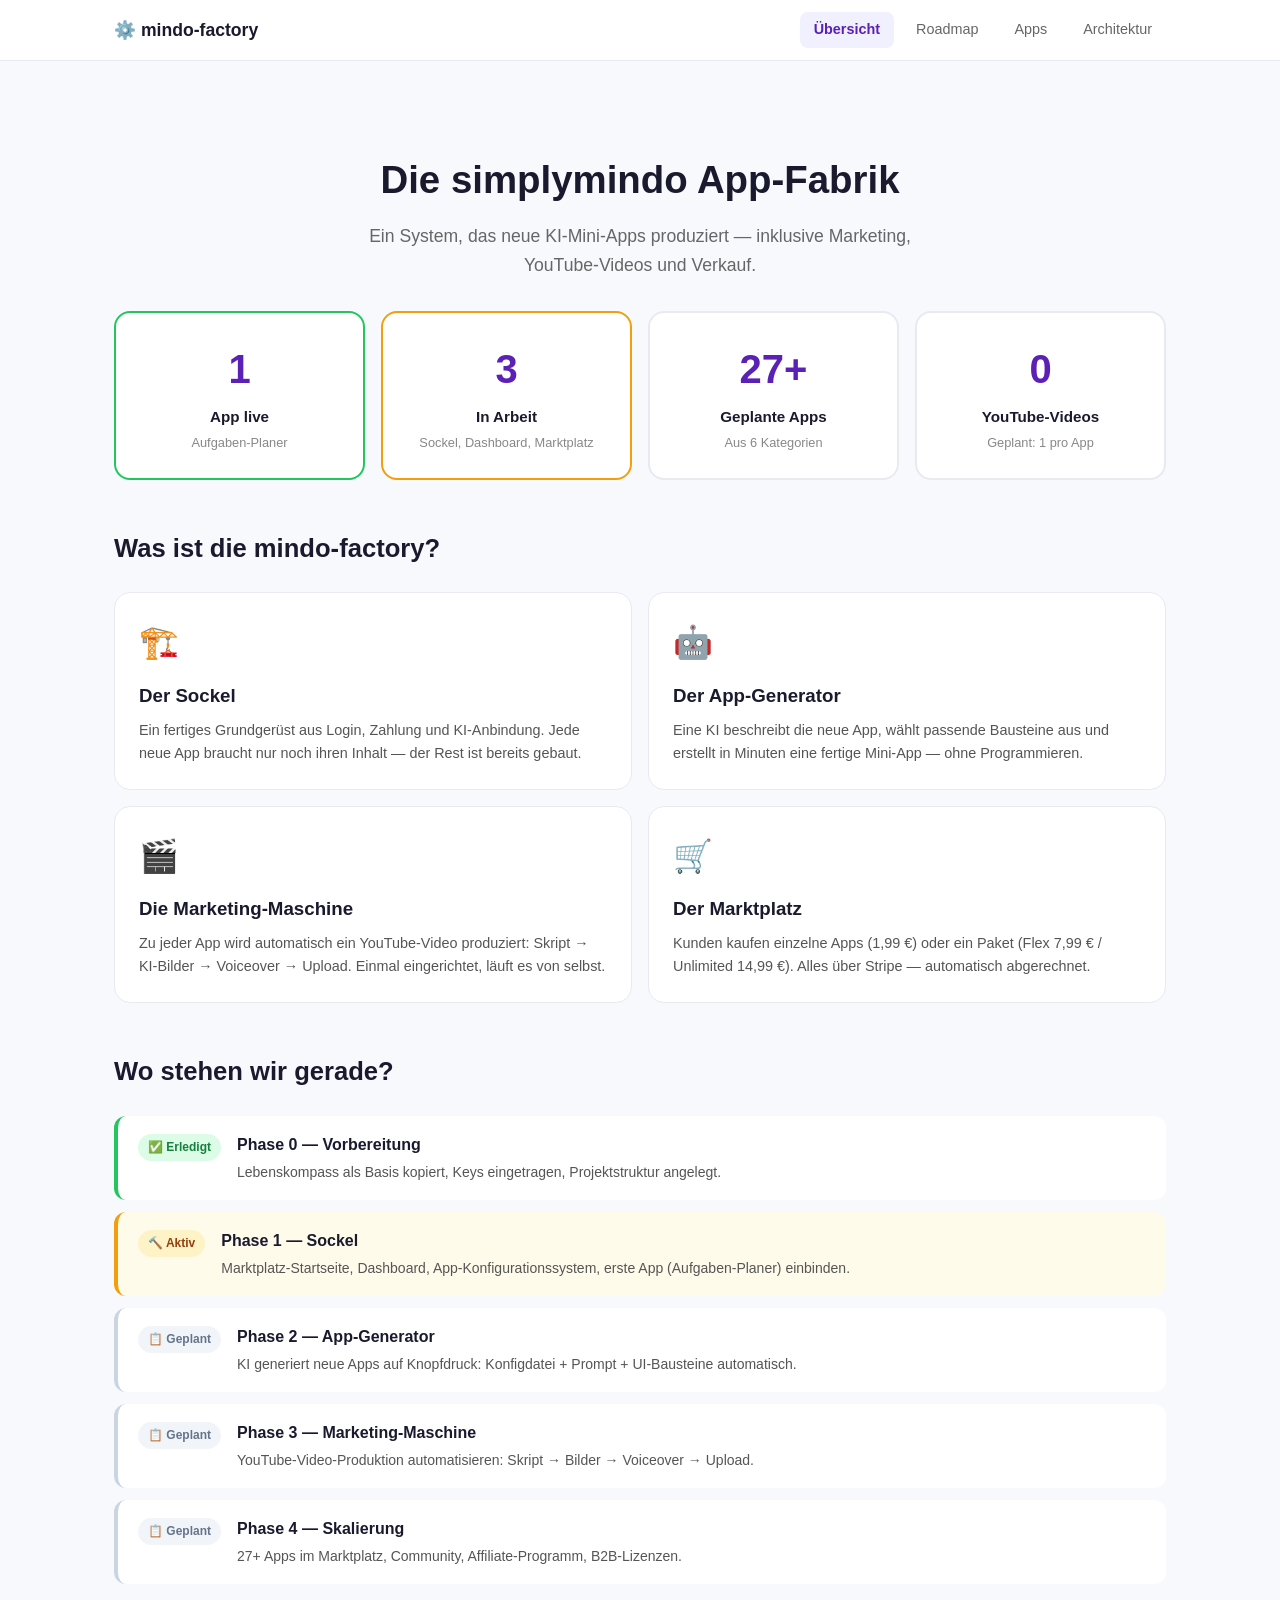
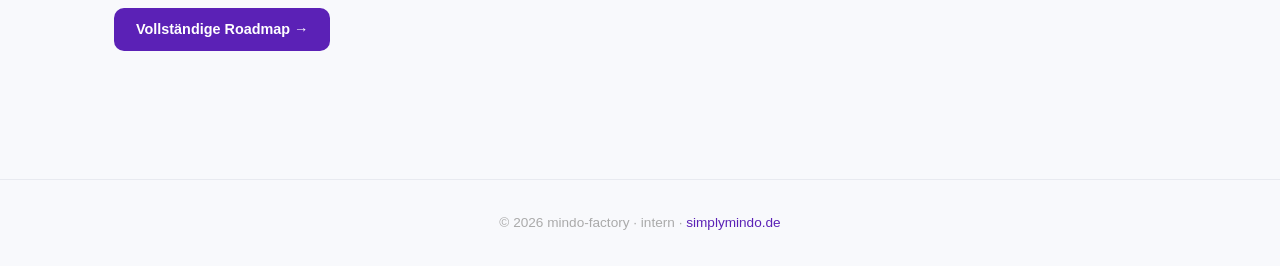
==== index.html @ 0bf7a61f "Initial commit: mindo-factory Roadmap-Seite" ====
<!DOCTYPE html>
<html lang="de">
<head>
<meta charset="UTF-8">
<meta name="viewport" content="width=device-width, initial-scale=1.0">
<title>mindo-factory · Übersicht</title>
<link rel="stylesheet" href="style.css">
</head>
<body>
<nav>
  <div class="nav-inner">
    <a href="index.html" class="logo">⚙️ mindo-factory</a>
    <div class="nav-links">
      <a href="index.html" class="active">Übersicht</a>
      <a href="roadmap.html">Roadmap</a>
      <a href="apps.html">Apps</a>
      <a href="architektur.html">Architektur</a>
    </div>
  </div>
</nav>

<main>
  <section class="hero">
    <h1>Die simplymindo App-Fabrik</h1>
    <p class="subtitle">Ein System, das neue KI-Mini-Apps produziert — inklusive Marketing, YouTube-Videos und Verkauf.</p>
  </section>

  <!-- Fortschritts-Banner -->
  <section class="progress-section">
    <div class="progress-grid">
      <div class="progress-card done">
        <div class="progress-num">1</div>
        <div class="progress-label">App live</div>
        <div class="progress-sub">Aufgaben-Planer</div>
      </div>
      <div class="progress-card wip">
        <div class="progress-num">3</div>
        <div class="progress-label">In Arbeit</div>
        <div class="progress-sub">Sockel, Dashboard, Marktplatz</div>
      </div>
      <div class="progress-card planned">
        <div class="progress-num">27+</div>
        <div class="progress-label">Geplante Apps</div>
        <div class="progress-sub">Aus 6 Kategorien</div>
      </div>
      <div class="progress-card planned">
        <div class="progress-num">0</div>
        <div class="progress-label">YouTube-Videos</div>
        <div class="progress-sub">Geplant: 1 pro App</div>
      </div>
    </div>
  </section>

  <!-- Was ist die Fabrik? -->
  <section class="card-section">
    <h2>Was ist die mindo-factory?</h2>
    <div class="explain-grid">
      <div class="explain-card">
        <div class="explain-icon">🏗️</div>
        <h3>Der Sockel</h3>
        <p>Ein fertiges Grundgerüst aus Login, Zahlung und KI-Anbindung. Jede neue App braucht nur noch ihren Inhalt — der Rest ist bereits gebaut.</p>
      </div>
      <div class="explain-card">
        <div class="explain-icon">🤖</div>
        <h3>Der App-Generator</h3>
        <p>Eine KI beschreibt die neue App, wählt passende Bausteine aus und erstellt in Minuten eine fertige Mini-App — ohne Programmieren.</p>
      </div>
      <div class="explain-card">
        <div class="explain-icon">🎬</div>
        <h3>Die Marketing-Maschine</h3>
        <p>Zu jeder App wird automatisch ein YouTube-Video produziert: Skript → KI-Bilder → Voiceover → Upload. Einmal eingerichtet, läuft es von selbst.</p>
      </div>
      <div class="explain-card">
        <div class="explain-icon">🛒</div>
        <h3>Der Marktplatz</h3>
        <p>Kunden kaufen einzelne Apps (1,99 €) oder ein Paket (Flex 7,99 € / Unlimited 14,99 €). Alles über Stripe — automatisch abgerechnet.</p>
      </div>
    </div>
  </section>

  <!-- Phasen-Übersicht -->
  <section class="card-section">
    <h2>Wo stehen wir gerade?</h2>
    <div class="phase-overview">
      <div class="phase-row done">
        <span class="phase-badge done">✅ Erledigt</span>
        <div>
          <strong>Phase 0 — Vorbereitung</strong>
          <p>Lebenskompass als Basis kopiert, Keys eingetragen, Projektstruktur angelegt.</p>
        </div>
      </div>
      <div class="phase-row active">
        <span class="phase-badge active">🔨 Aktiv</span>
        <div>
          <strong>Phase 1 — Sockel</strong>
          <p>Marktplatz-Startseite, Dashboard, App-Konfigurationssystem, erste App (Aufgaben-Planer) einbinden.</p>
        </div>
      </div>
      <div class="phase-row planned">
        <span class="phase-badge planned">📋 Geplant</span>
        <div>
          <strong>Phase 2 — App-Generator</strong>
          <p>KI generiert neue Apps auf Knopfdruck: Konfigdatei + Prompt + UI-Bausteine automatisch.</p>
        </div>
      </div>
      <div class="phase-row planned">
        <span class="phase-badge planned">📋 Geplant</span>
        <div>
          <strong>Phase 3 — Marketing-Maschine</strong>
          <p>YouTube-Video-Produktion automatisieren: Skript → Bilder → Voiceover → Upload.</p>
        </div>
      </div>
      <div class="phase-row planned">
        <span class="phase-badge planned">📋 Geplant</span>
        <div>
          <strong>Phase 4 — Skalierung</strong>
          <p>27+ Apps im Marktplatz, Community, Affiliate-Programm, B2B-Lizenzen.</p>
        </div>
      </div>
    </div>
    <a href="roadmap.html" class="btn">Vollständige Roadmap →</a>
  </section>
</main>

<footer>
  <p>© 2026 mindo-factory · intern · <a href="https://simplymindo.de">simplymindo.de</a></p>
</footer>
</body>
</html>
---- style.css ----
* { box-sizing: border-box; margin: 0; padding: 0; }

body {
  font-family: -apple-system, BlinkMacSystemFont, 'Segoe UI', sans-serif;
  background: #f8f9fc;
  color: #1a1a2e;
  line-height: 1.6;
}

/* NAV */
nav {
  background: #fff;
  border-bottom: 1px solid #e8eaf0;
  position: sticky;
  top: 0;
  z-index: 100;
}
.nav-inner {
  max-width: 1100px;
  margin: 0 auto;
  padding: 0 24px;
  height: 60px;
  display: flex;
  align-items: center;
  justify-content: space-between;
}
.logo {
  font-weight: 700;
  font-size: 1.1rem;
  color: #1a1a2e;
  text-decoration: none;
}
.nav-links { display: flex; gap: 8px; }
.nav-links a {
  text-decoration: none;
  color: #666;
  font-size: 0.9rem;
  padding: 6px 14px;
  border-radius: 8px;
  transition: all 0.15s;
}
.nav-links a:hover, .nav-links a.active {
  background: #f0f0ff;
  color: #5b21b6;
  font-weight: 600;
}

/* MAIN */
main { max-width: 1100px; margin: 0 auto; padding: 40px 24px 80px; }

/* HERO */
.hero { text-align: center; padding: 48px 0 32px; }
.hero h1 { font-size: 2.4rem; font-weight: 800; margin-bottom: 12px; }
.hero .subtitle { color: #666; font-size: 1.1rem; max-width: 600px; margin: 0 auto; }

/* PROGRESS GRID */
.progress-section { margin-bottom: 48px; }
.progress-grid { display: grid; grid-template-columns: repeat(4, 1fr); gap: 16px; }
@media(max-width: 700px) { .progress-grid { grid-template-columns: repeat(2, 1fr); } }
.progress-card {
  background: #fff;
  border-radius: 16px;
  padding: 24px;
  text-align: center;
  border: 2px solid transparent;
}
.progress-card.done { border-color: #22c55e; }
.progress-card.wip  { border-color: #f59e0b; }
.progress-card.planned { border-color: #e8eaf0; }
.progress-num { font-size: 2.5rem; font-weight: 800; color: #5b21b6; }
.progress-label { font-weight: 700; font-size: 0.95rem; margin: 4px 0; }
.progress-sub { font-size: 0.8rem; color: #888; }

/* CARD SECTION */
.card-section { margin-bottom: 48px; }
.card-section h2 { font-size: 1.6rem; font-weight: 700; margin-bottom: 24px; }

/* EXPLAIN GRID */
.explain-grid { display: grid; grid-template-columns: repeat(2, 1fr); gap: 16px; }
@media(max-width: 700px) { .explain-grid { grid-template-columns: 1fr; } }
.explain-card {
  background: #fff;
  border-radius: 16px;
  padding: 24px;
  border: 1px solid #e8eaf0;
}
.explain-icon { font-size: 2rem; margin-bottom: 12px; }
.explain-card h3 { font-weight: 700; margin-bottom: 8px; }
.explain-card p { color: #555; font-size: 0.9rem; }

/* PHASE OVERVIEW */
.phase-overview { display: flex; flex-direction: column; gap: 12px; margin-bottom: 24px; }
.phase-row {
  background: #fff;
  border-radius: 12px;
  padding: 16px 20px;
  display: flex;
  align-items: flex-start;
  gap: 16px;
  border-left: 4px solid #e8eaf0;
}
.phase-row.done   { border-left-color: #22c55e; }
.phase-row.active { border-left-color: #f59e0b; background: #fffbeb; }
.phase-row.planned { border-left-color: #cbd5e1; }
.phase-badge {
  font-size: 0.75rem;
  font-weight: 700;
  padding: 4px 10px;
  border-radius: 99px;
  white-space: nowrap;
  flex-shrink: 0;
  margin-top: 2px;
}
.phase-badge.done    { background: #dcfce7; color: #15803d; }
.phase-badge.active  { background: #fef3c7; color: #92400e; }
.phase-badge.planned { background: #f1f5f9; color: #64748b; }
.phase-row strong { display: block; font-weight: 700; margin-bottom: 4px; }
.phase-row p { font-size: 0.875rem; color: #555; }

/* ROADMAP */
.roadmap-phase { margin-bottom: 40px; }
.roadmap-phase h2 { font-size: 1.3rem; font-weight: 700; margin-bottom: 16px; display: flex; align-items: center; gap: 10px; }
.task-list { list-style: none; display: flex; flex-direction: column; gap: 8px; }
.task-list li {
  background: #fff;
  border: 1px solid #e8eaf0;
  border-radius: 10px;
  padding: 12px 16px;
  display: flex;
  align-items: flex-start;
  gap: 12px;
  font-size: 0.9rem;
}
.task-list li.done { opacity: 0.7; }
.task-list li .cb { font-size: 1.1rem; flex-shrink: 0; margin-top: 1px; }
.task-list li .task-text strong { display: block; }
.task-list li .task-text span { color: #888; font-size: 0.8rem; }

/* APPS PAGE */
.category-section { margin-bottom: 48px; }
.category-section h2 { font-size: 1.2rem; font-weight: 700; margin-bottom: 16px; display: flex; align-items: center; gap-8px; }
.app-grid { display: grid; grid-template-columns: repeat(3, 1fr); gap: 12px; }
@media(max-width: 900px) { .app-grid { grid-template-columns: repeat(2, 1fr); } }
@media(max-width: 600px) { .app-grid { grid-template-columns: 1fr; } }
.app-card {
  background: #fff;
  border-radius: 12px;
  padding: 16px;
  border: 1px solid #e8eaf0;
  position: relative;
}
.app-card.live { border-color: #22c55e; }
.app-card .app-icon { font-size: 1.6rem; margin-bottom: 8px; }
.app-card h3 { font-size: 0.95rem; font-weight: 700; margin-bottom: 4px; }
.app-card p { font-size: 0.8rem; color: #666; }
.app-card .tag {
  display: inline-block;
  margin-top: 8px;
  font-size: 0.7rem;
  font-weight: 700;
  padding: 2px 8px;
  border-radius: 99px;
}
.tag.live    { background: #dcfce7; color: #15803d; }
.tag.soon    { background: #fef3c7; color: #92400e; }
.tag.planned { background: #f1f5f9; color: #64748b; }

/* ARCHITEKTUR */
.arch-section { margin-bottom: 48px; }
.arch-section h2 { font-size: 1.4rem; font-weight: 700; margin-bottom: 8px; }
.arch-section .lead { color: #666; margin-bottom: 20px; font-size: 0.95rem; }
.arch-blocks { display: flex; flex-direction: column; gap: 12px; }
.arch-block {
  background: #fff;
  border-radius: 12px;
  padding: 20px 24px;
  border: 1px solid #e8eaf0;
  display: flex;
  gap: 20px;
  align-items: flex-start;
}
.arch-block .ab-icon { font-size: 1.8rem; flex-shrink: 0; }
.arch-block h3 { font-weight: 700; margin-bottom: 4px; }
.arch-block p { font-size: 0.875rem; color: #555; }
.arch-block .ab-tech { font-size: 0.75rem; color: #888; margin-top: 6px; font-family: monospace; }

.flow-arrow { text-align: center; font-size: 1.5rem; color: #cbd5e1; margin: 4px 0; }

/* BTN */
.btn {
  display: inline-block;
  background: #5b21b6;
  color: #fff;
  text-decoration: none;
  padding: 10px 22px;
  border-radius: 10px;
  font-weight: 600;
  font-size: 0.9rem;
  transition: background 0.15s;
}
.btn:hover { background: #4c1d95; }

/* FOOTER */
footer {
  text-align: center;
  padding: 32px 24px;
  font-size: 0.85rem;
  color: #aaa;
  border-top: 1px solid #e8eaf0;
}
footer a { color: #5b21b6; text-decoration: none; }

/* PAGE TITLE */
.page-title { margin-bottom: 40px; }
.page-title h1 { font-size: 2rem; font-weight: 800; }
.page-title p { color: #666; margin-top: 8px; }
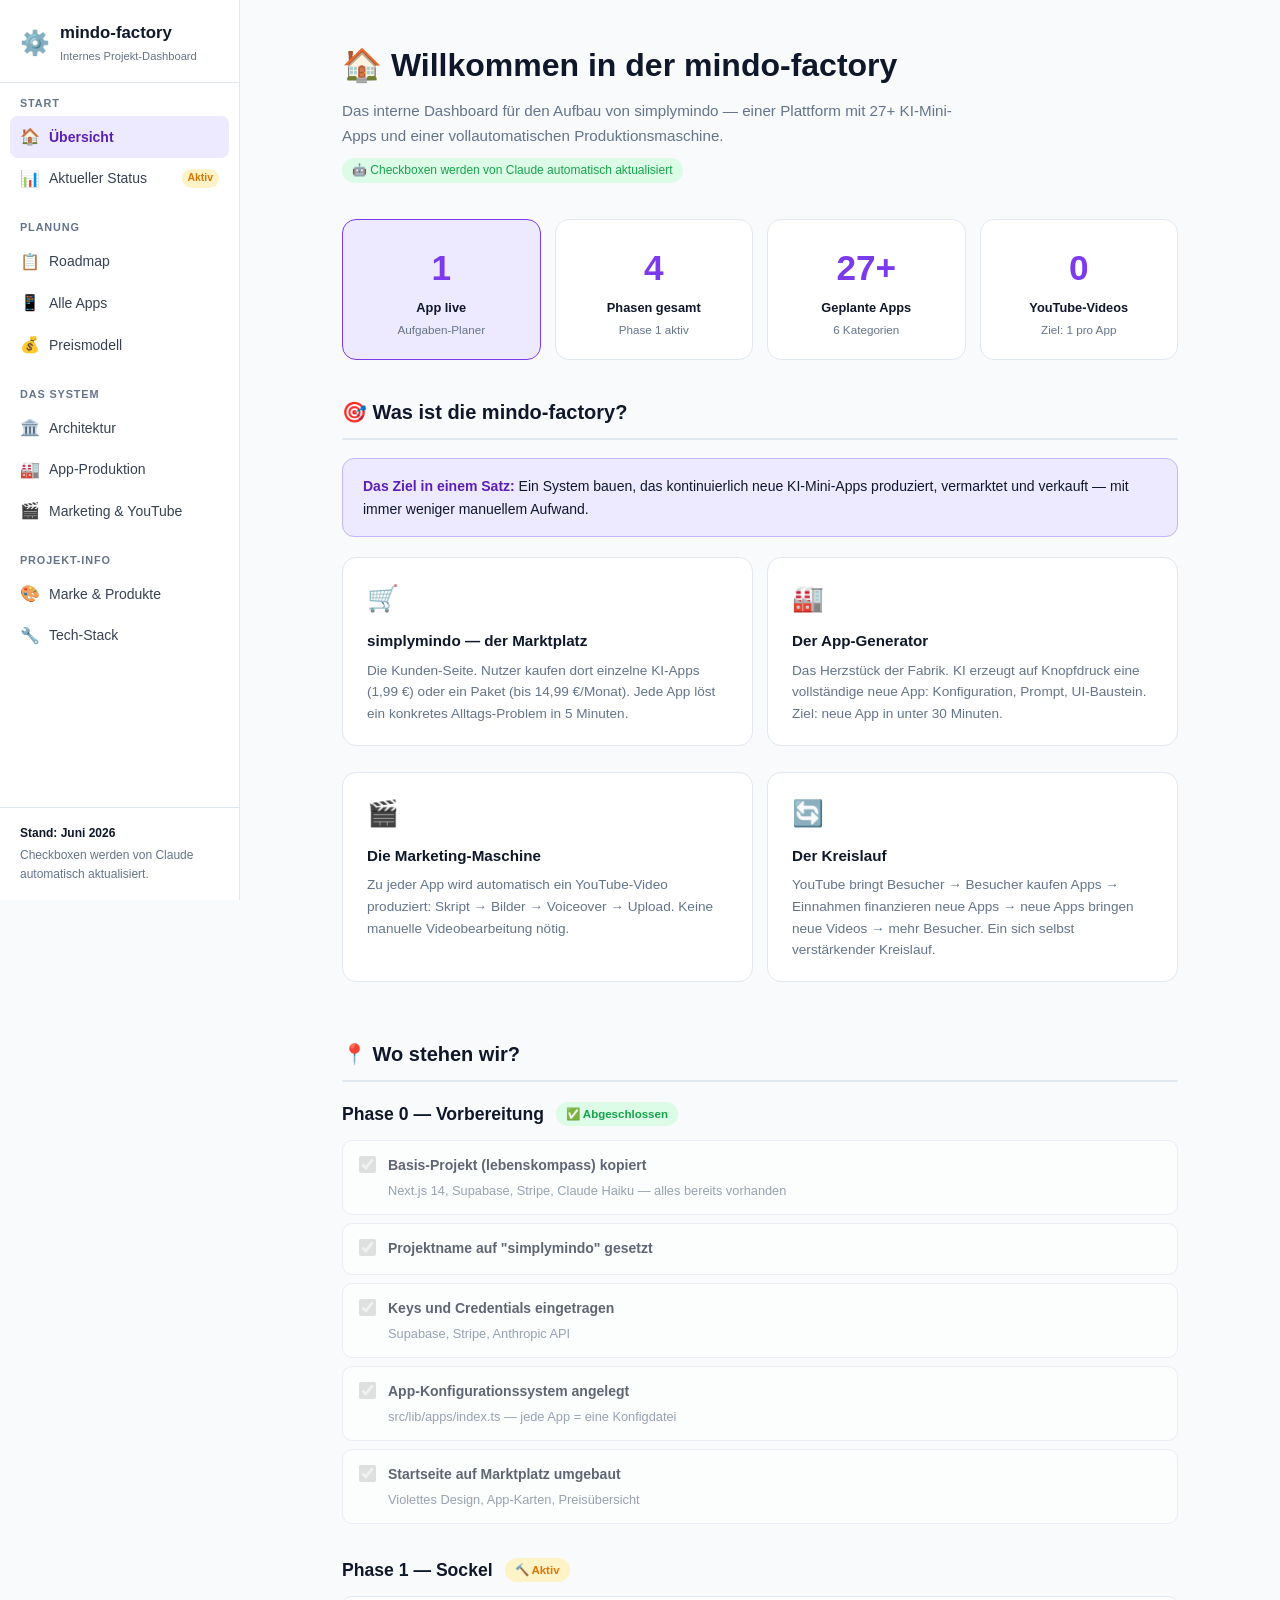
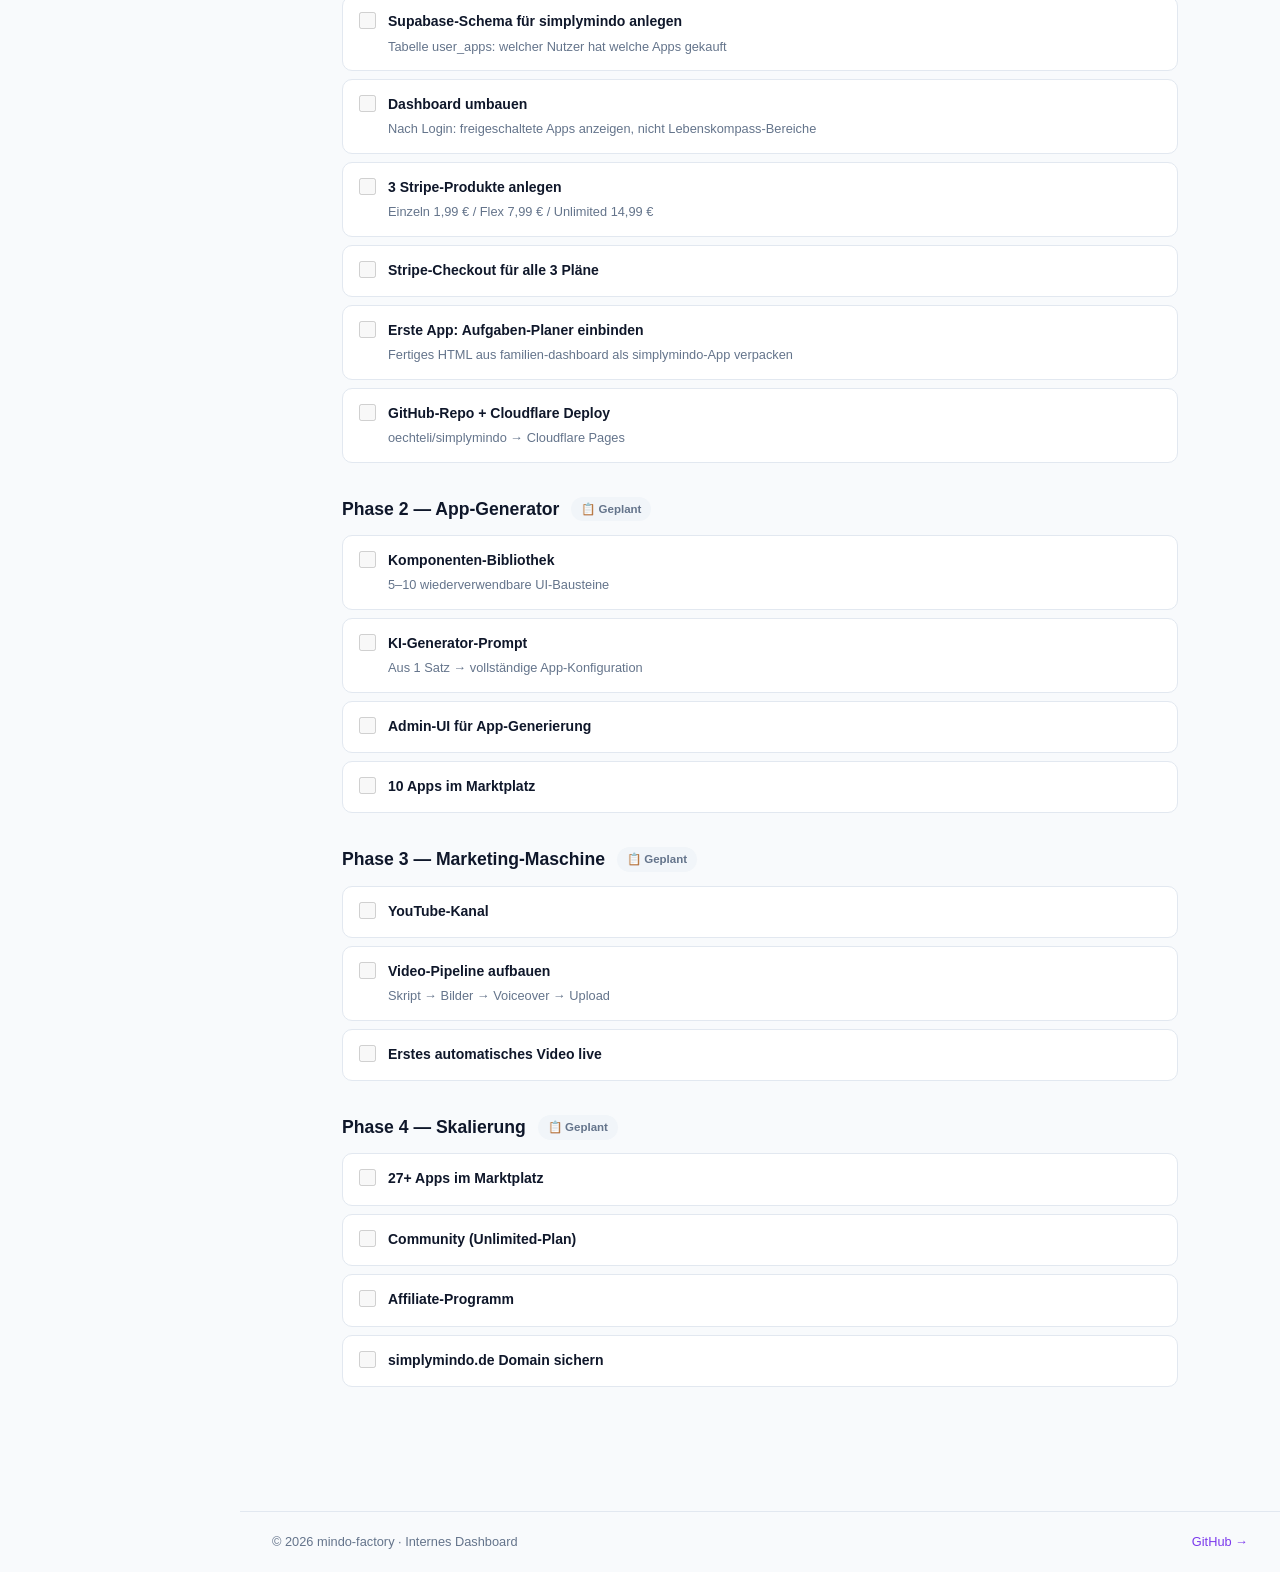
==== commit 500a6807: "Kompletter Neuaufbau: 9 Seiten, Sidebar-Nav, Checkboxen, Preismodell" ====
--- a/index.html
+++ b/index.html
@@ -7,123 +7,187 @@
 <link rel="stylesheet" href="style.css">
 </head>
 <body>
-<nav>
-  <div class="nav-inner">
-    <a href="index.html" class="logo">⚙️ mindo-factory</a>
-    <div class="nav-links">
-      <a href="index.html" class="active">Übersicht</a>
-      <a href="roadmap.html">Roadmap</a>
-      <a href="apps.html">Apps</a>
-      <a href="architektur.html">Architektur</a>
+
+<aside class="sidebar">
+  <div class="sidebar-logo">
+    <a href="index.html">
+      <span class="logo-icon">⚙️</span>
+      <div>
+        <div class="logo-text">mindo-factory</div>
+        <div class="logo-sub">Internes Projekt-Dashboard</div>
+      </div>
+    </a>
+  </div>
+  <nav class="sidebar-nav">
+    <div class="nav-group">
+      <div class="nav-group-label">Start</div>
+      <a href="index.html" class="active"><span class="nav-icon">🏠</span> Übersicht</a>
+      <a href="status.html"><span class="nav-icon">📊</span> Aktueller Status <span class="nav-badge wip">Aktiv</span></a>
+    </div>
+    <div class="nav-group">
+      <div class="nav-group-label">Planung</div>
+      <a href="roadmap.html"><span class="nav-icon">📋</span> Roadmap</a>
+      <a href="apps.html"><span class="nav-icon">📱</span> Alle Apps</a>
+      <a href="preise.html"><span class="nav-icon">💰</span> Preismodell</a>
+    </div>
+    <div class="nav-group">
+      <div class="nav-group-label">Das System</div>
+      <a href="architektur.html"><span class="nav-icon">🏛️</span> Architektur</a>
+      <a href="produktion.html"><span class="nav-icon">🏭</span> App-Produktion</a>
+      <a href="marketing.html"><span class="nav-icon">🎬</span> Marketing & YouTube</a>
+    </div>
+    <div class="nav-group">
+      <div class="nav-group-label">Projekt-Info</div>
+      <a href="marke.html"><span class="nav-icon">🎨</span> Marke & Produkte</a>
+      <a href="techstack.html"><span class="nav-icon">🔧</span> Tech-Stack</a>
+    </div>
+  </nav>
+  <div class="sidebar-footer">
+    <strong>Stand: Juni 2026</strong>
+    Checkboxen werden von Claude automatisch aktualisiert.
+  </div>
+</aside>
+
+<div class="page-wrap">
+<div class="page-content">
+
+  <div class="page-header">
+    <h1>🏠 Willkommen in der mindo-factory</h1>
+    <p>Das interne Dashboard für den Aufbau von simplymindo — einer Plattform mit 27+ KI-Mini-Apps und einer vollautomatischen Produktionsmaschine.</p>
+    <span class="updated">🤖 Checkboxen werden von Claude automatisch aktualisiert</span>
+  </div>
+
+  <!-- Stats -->
+  <div class="stat-grid">
+    <div class="stat-card highlight">
+      <div class="stat-num">1</div>
+      <div class="stat-label">App live</div>
+      <div class="stat-sub">Aufgaben-Planer</div>
+    </div>
+    <div class="stat-card">
+      <div class="stat-num">4</div>
+      <div class="stat-label">Phasen gesamt</div>
+      <div class="stat-sub">Phase 1 aktiv</div>
+    </div>
+    <div class="stat-card">
+      <div class="stat-num">27+</div>
+      <div class="stat-label">Geplante Apps</div>
+      <div class="stat-sub">6 Kategorien</div>
+    </div>
+    <div class="stat-card">
+      <div class="stat-num">0</div>
+      <div class="stat-label">YouTube-Videos</div>
+      <div class="stat-sub">Ziel: 1 pro App</div>
     </div>
   </div>
-</nav>
 
-<main>
-  <section class="hero">
-    <h1>Die simplymindo App-Fabrik</h1>
-    <p class="subtitle">Ein System, das neue KI-Mini-Apps produziert — inklusive Marketing, YouTube-Videos und Verkauf.</p>
-  </section>
-
-  <!-- Fortschritts-Banner -->
-  <section class="progress-section">
-    <div class="progress-grid">
-      <div class="progress-card done">
-        <div class="progress-num">1</div>
-        <div class="progress-label">App live</div>
-        <div class="progress-sub">Aufgaben-Planer</div>
+  <!-- Was ist das? -->
+  <div class="section">
+    <h2>🎯 Was ist die mindo-factory?</h2>
+    <div class="info-box">
+      <strong>Das Ziel in einem Satz:</strong> Ein System bauen, das kontinuierlich neue KI-Mini-Apps produziert, vermarktet und verkauft — mit immer weniger manuellem Aufwand.
+    </div>
+    <div class="card-grid">
+      <div class="card">
+        <div class="card-icon">🛒</div>
+        <h3>simplymindo — der Marktplatz</h3>
+        <p>Die Kunden-Seite. Nutzer kaufen dort einzelne KI-Apps (1,99 €) oder ein Paket (bis 14,99 €/Monat). Jede App löst ein konkretes Alltags-Problem in 5 Minuten.</p>
       </div>
-      <div class="progress-card wip">
-        <div class="progress-num">3</div>
-        <div class="progress-label">In Arbeit</div>
-        <div class="progress-sub">Sockel, Dashboard, Marktplatz</div>
+      <div class="card">
+        <div class="card-icon">🏭</div>
+        <h3>Der App-Generator</h3>
+        <p>Das Herzstück der Fabrik. KI erzeugt auf Knopfdruck eine vollständige neue App: Konfiguration, Prompt, UI-Baustein. Ziel: neue App in unter 30 Minuten.</p>
       </div>
-      <div class="progress-card planned">
-        <div class="progress-num">27+</div>
-        <div class="progress-label">Geplante Apps</div>
-        <div class="progress-sub">Aus 6 Kategorien</div>
+      <div class="card">
+        <div class="card-icon">🎬</div>
+        <h3>Die Marketing-Maschine</h3>
+        <p>Zu jeder App wird automatisch ein YouTube-Video produziert: Skript → Bilder → Voiceover → Upload. Keine manuelle Videobearbeitung nötig.</p>
       </div>
-      <div class="progress-card planned">
-        <div class="progress-num">0</div>
-        <div class="progress-label">YouTube-Videos</div>
-        <div class="progress-sub">Geplant: 1 pro App</div>
+      <div class="card">
+        <div class="card-icon">🔄</div>
+        <h3>Der Kreislauf</h3>
+        <p>YouTube bringt Besucher → Besucher kaufen Apps → Einnahmen finanzieren neue Apps → neue Apps bringen neue Videos → mehr Besucher. Ein sich selbst verstärkender Kreislauf.</p>
       </div>
     </div>
-  </section>
+  </div>
 
-  <!-- Was ist die Fabrik? -->
-  <section class="card-section">
-    <h2>Was ist die mindo-factory?</h2>
-    <div class="explain-grid">
-      <div class="explain-card">
-        <div class="explain-icon">🏗️</div>
-        <h3>Der Sockel</h3>
-        <p>Ein fertiges Grundgerüst aus Login, Zahlung und KI-Anbindung. Jede neue App braucht nur noch ihren Inhalt — der Rest ist bereits gebaut.</p>
+  <!-- Phasen-Überblick -->
+  <div class="section">
+    <h2>📍 Wo stehen wir?</h2>
+
+    <div class="phase">
+      <div class="phase-header">
+        <h2>Phase 0 — Vorbereitung</h2>
+        <span class="phase-tag done">✅ Abgeschlossen</span>
       </div>
-      <div class="explain-card">
-        <div class="explain-icon">🤖</div>
-        <h3>Der App-Generator</h3>
-        <p>Eine KI beschreibt die neue App, wählt passende Bausteine aus und erstellt in Minuten eine fertige Mini-App — ohne Programmieren.</p>
+      <ul class="tasks">
+        <li class="task done"><input type="checkbox" checked disabled><div class="task-body"><strong>Basis-Projekt (lebenskompass) kopiert</strong><span>Next.js 14, Supabase, Stripe, Claude Haiku — alles bereits vorhanden</span></div></li>
+        <li class="task done"><input type="checkbox" checked disabled><div class="task-body"><strong>Projektname auf "simplymindo" gesetzt</strong></div></li>
+        <li class="task done"><input type="checkbox" checked disabled><div class="task-body"><strong>Keys und Credentials eingetragen</strong><span>Supabase, Stripe, Anthropic API</span></div></li>
+        <li class="task done"><input type="checkbox" checked disabled><div class="task-body"><strong>App-Konfigurationssystem angelegt</strong><span>src/lib/apps/index.ts — jede App = eine Konfigdatei</span></div></li>
+        <li class="task done"><input type="checkbox" checked disabled><div class="task-body"><strong>Startseite auf Marktplatz umgebaut</strong><span>Violettes Design, App-Karten, Preisübersicht</span></div></li>
+      </ul>
+    </div>
+
+    <div class="phase">
+      <div class="phase-header">
+        <h2>Phase 1 — Sockel</h2>
+        <span class="phase-tag active">🔨 Aktiv</span>
       </div>
-      <div class="explain-card">
-        <div class="explain-icon">🎬</div>
-        <h3>Die Marketing-Maschine</h3>
-        <p>Zu jeder App wird automatisch ein YouTube-Video produziert: Skript → KI-Bilder → Voiceover → Upload. Einmal eingerichtet, läuft es von selbst.</p>
+      <ul class="tasks">
+        <li class="task"><input type="checkbox" disabled><div class="task-body"><strong>Supabase-Schema für simplymindo anlegen</strong><span>Tabelle user_apps: welcher Nutzer hat welche Apps gekauft</span></div></li>
+        <li class="task"><input type="checkbox" disabled><div class="task-body"><strong>Dashboard umbauen</strong><span>Nach Login: freigeschaltete Apps anzeigen, nicht Lebenskompass-Bereiche</span></div></li>
+        <li class="task"><input type="checkbox" disabled><div class="task-body"><strong>3 Stripe-Produkte anlegen</strong><span>Einzeln 1,99 € / Flex 7,99 € / Unlimited 14,99 €</span></div></li>
+        <li class="task"><input type="checkbox" disabled><div class="task-body"><strong>Stripe-Checkout für alle 3 Pläne</strong></div></li>
+        <li class="task"><input type="checkbox" disabled><div class="task-body"><strong>Erste App: Aufgaben-Planer einbinden</strong><span>Fertiges HTML aus familien-dashboard als simplymindo-App verpacken</span></div></li>
+        <li class="task"><input type="checkbox" disabled><div class="task-body"><strong>GitHub-Repo + Cloudflare Deploy</strong><span>oechteli/simplymindo → Cloudflare Pages</span></div></li>
+      </ul>
+    </div>
+
+    <div class="phase">
+      <div class="phase-header">
+        <h2>Phase 2 — App-Generator</h2>
+        <span class="phase-tag planned">📋 Geplant</span>
       </div>
-      <div class="explain-card">
-        <div class="explain-icon">🛒</div>
-        <h3>Der Marktplatz</h3>
-        <p>Kunden kaufen einzelne Apps (1,99 €) oder ein Paket (Flex 7,99 € / Unlimited 14,99 €). Alles über Stripe — automatisch abgerechnet.</p>
+      <ul class="tasks">
+        <li class="task"><input type="checkbox" disabled><div class="task-body"><strong>Komponenten-Bibliothek</strong><span>5–10 wiederverwendbare UI-Bausteine</span></div></li>
+        <li class="task"><input type="checkbox" disabled><div class="task-body"><strong>KI-Generator-Prompt</strong><span>Aus 1 Satz → vollständige App-Konfiguration</span></div></li>
+        <li class="task"><input type="checkbox" disabled><div class="task-body"><strong>Admin-UI für App-Generierung</strong></div></li>
+        <li class="task"><input type="checkbox" disabled><div class="task-body"><strong>10 Apps im Marktplatz</strong></div></li>
+      </ul>
+    </div>
+
+    <div class="phase">
+      <div class="phase-header">
+        <h2>Phase 3 — Marketing-Maschine</h2>
+        <span class="phase-tag planned">📋 Geplant</span>
       </div>
+      <ul class="tasks">
+        <li class="task"><input type="checkbox" disabled><div class="task-body"><strong>YouTube-Kanal</strong></div></li>
+        <li class="task"><input type="checkbox" disabled><div class="task-body"><strong>Video-Pipeline aufbauen</strong><span>Skript → Bilder → Voiceover → Upload</span></div></li>
+        <li class="task"><input type="checkbox" disabled><div class="task-body"><strong>Erstes automatisches Video live</strong></div></li>
+      </ul>
     </div>
-  </section>
 
-  <!-- Phasen-Übersicht -->
-  <section class="card-section">
-    <h2>Wo stehen wir gerade?</h2>
-    <div class="phase-overview">
-      <div class="phase-row done">
-        <span class="phase-badge done">✅ Erledigt</span>
-        <div>
-          <strong>Phase 0 — Vorbereitung</strong>
-          <p>Lebenskompass als Basis kopiert, Keys eingetragen, Projektstruktur angelegt.</p>
-        </div>
+    <div class="phase">
+      <div class="phase-header">
+        <h2>Phase 4 — Skalierung</h2>
+        <span class="phase-tag planned">📋 Geplant</span>
       </div>
-      <div class="phase-row active">
-        <span class="phase-badge active">🔨 Aktiv</span>
-        <div>
-          <strong>Phase 1 — Sockel</strong>
-          <p>Marktplatz-Startseite, Dashboard, App-Konfigurationssystem, erste App (Aufgaben-Planer) einbinden.</p>
-        </div>
-      </div>
-      <div class="phase-row planned">
-        <span class="phase-badge planned">📋 Geplant</span>
-        <div>
-          <strong>Phase 2 — App-Generator</strong>
-          <p>KI generiert neue Apps auf Knopfdruck: Konfigdatei + Prompt + UI-Bausteine automatisch.</p>
-        </div>
-      </div>
-      <div class="phase-row planned">
-        <span class="phase-badge planned">📋 Geplant</span>
-        <div>
-          <strong>Phase 3 — Marketing-Maschine</strong>
-          <p>YouTube-Video-Produktion automatisieren: Skript → Bilder → Voiceover → Upload.</p>
-        </div>
-      </div>
-      <div class="phase-row planned">
-        <span class="phase-badge planned">📋 Geplant</span>
-        <div>
-          <strong>Phase 4 — Skalierung</strong>
-          <p>27+ Apps im Marktplatz, Community, Affiliate-Programm, B2B-Lizenzen.</p>
-        </div>
-      </div>
+      <ul class="tasks">
+        <li class="task"><input type="checkbox" disabled><div class="task-body"><strong>27+ Apps im Marktplatz</strong></div></li>
+        <li class="task"><input type="checkbox" disabled><div class="task-body"><strong>Community (Unlimited-Plan)</strong></div></li>
+        <li class="task"><input type="checkbox" disabled><div class="task-body"><strong>Affiliate-Programm</strong></div></li>
+        <li class="task"><input type="checkbox" disabled><div class="task-body"><strong>simplymindo.de Domain sichern</strong></div></li>
+      </ul>
     </div>
-    <a href="roadmap.html" class="btn">Vollständige Roadmap →</a>
-  </section>
-</main>
+  </div>
 
-<footer>
-  <p>© 2026 mindo-factory · intern · <a href="https://simplymindo.de">simplymindo.de</a></p>
+</div>
+<footer class="page-footer">
+  <span>© 2026 mindo-factory · Internes Dashboard</span>
+  <a href="https://github.com/oechteli/mindo-factory" target="_blank">GitHub →</a>
 </footer>
+</div>
 </body>
 </html>
--- a/style.css
+++ b/style.css
@@ -1,216 +1,335 @@
 * { box-sizing: border-box; margin: 0; padding: 0; }
+
+:root {
+  --purple: #7c3aed;
+  --purple-light: #ede9fe;
+  --purple-dark: #5b21b6;
+  --green: #16a34a;
+  --green-light: #dcfce7;
+  --yellow: #d97706;
+  --yellow-light: #fef3c7;
+  --gray: #64748b;
+  --gray-light: #f1f5f9;
+  --border: #e2e8f0;
+  --text: #0f172a;
+  --text-muted: #64748b;
+  --sidebar-w: 240px;
+}
 
 body {
   font-family: -apple-system, BlinkMacSystemFont, 'Segoe UI', sans-serif;
-  background: #f8f9fc;
-  color: #1a1a2e;
+  background: #f8fafc;
+  color: var(--text);
   line-height: 1.6;
-}
-
-/* NAV */
-nav {
-  background: #fff;
-  border-bottom: 1px solid #e8eaf0;
-  position: sticky;
-  top: 0;
-  z-index: 100;
-}
-.nav-inner {
-  max-width: 1100px;
+  display: flex;
+  min-height: 100vh;
+}
+
+/* ── SIDEBAR ── */
+.sidebar {
+  width: var(--sidebar-w);
+  background: #fff;
+  border-right: 1px solid var(--border);
+  position: fixed;
+  top: 0; left: 0;
+  height: 100vh;
+  overflow-y: auto;
+  z-index: 200;
+  display: flex;
+  flex-direction: column;
+}
+
+.sidebar-logo {
+  padding: 20px 20px 16px;
+  border-bottom: 1px solid var(--border);
+}
+.sidebar-logo a {
+  text-decoration: none;
+  display: flex;
+  align-items: center;
+  gap: 10px;
+}
+.sidebar-logo .logo-icon { font-size: 1.5rem; }
+.sidebar-logo .logo-text { font-weight: 800; font-size: 1.05rem; color: var(--text); }
+.sidebar-logo .logo-sub  { font-size: 0.7rem; color: var(--text-muted); margin-top: 1px; }
+
+.sidebar-nav { padding: 12px 10px; flex: 1; }
+
+.nav-group { margin-bottom: 20px; }
+.nav-group-label {
+  font-size: 0.68rem;
+  font-weight: 700;
+  text-transform: uppercase;
+  letter-spacing: 0.08em;
+  color: var(--text-muted);
+  padding: 0 10px;
+  margin-bottom: 4px;
+}
+.nav-group a {
+  display: flex;
+  align-items: center;
+  gap: 9px;
+  padding: 8px 10px;
+  border-radius: 8px;
+  text-decoration: none;
+  color: #374151;
+  font-size: 0.875rem;
+  transition: all 0.12s;
+}
+.nav-group a:hover { background: var(--gray-light); color: var(--purple); }
+.nav-group a.active { background: var(--purple-light); color: var(--purple-dark); font-weight: 600; }
+.nav-group a .nav-icon { font-size: 1rem; flex-shrink: 0; }
+.nav-badge {
+  margin-left: auto;
+  font-size: 0.65rem;
+  font-weight: 700;
+  padding: 1px 6px;
+  border-radius: 99px;
+  background: var(--green-light);
+  color: var(--green);
+}
+.nav-badge.wip { background: var(--yellow-light); color: var(--yellow); }
+
+.sidebar-footer {
+  padding: 16px 20px;
+  border-top: 1px solid var(--border);
+  font-size: 0.75rem;
+  color: var(--text-muted);
+}
+.sidebar-footer strong { display: block; color: var(--text); margin-bottom: 2px; }
+
+/* ── MAIN ── */
+.page-wrap {
+  margin-left: var(--sidebar-w);
+  flex: 1;
+  min-height: 100vh;
+  display: flex;
+  flex-direction: column;
+}
+
+.page-content {
+  max-width: 900px;
+  width: 100%;
   margin: 0 auto;
-  padding: 0 24px;
-  height: 60px;
-  display: flex;
-  align-items: center;
-  justify-content: space-between;
-}
-.logo {
-  font-weight: 700;
-  font-size: 1.1rem;
-  color: #1a1a2e;
-  text-decoration: none;
-}
-.nav-links { display: flex; gap: 8px; }
-.nav-links a {
-  text-decoration: none;
-  color: #666;
-  font-size: 0.9rem;
-  padding: 6px 14px;
-  border-radius: 8px;
-  transition: all 0.15s;
-}
-.nav-links a:hover, .nav-links a.active {
-  background: #f0f0ff;
-  color: #5b21b6;
-  font-weight: 600;
-}
-
-/* MAIN */
-main { max-width: 1100px; margin: 0 auto; padding: 40px 24px 80px; }
-
-/* HERO */
-.hero { text-align: center; padding: 48px 0 32px; }
-.hero h1 { font-size: 2.4rem; font-weight: 800; margin-bottom: 12px; }
-.hero .subtitle { color: #666; font-size: 1.1rem; max-width: 600px; margin: 0 auto; }
-
-/* PROGRESS GRID */
-.progress-section { margin-bottom: 48px; }
-.progress-grid { display: grid; grid-template-columns: repeat(4, 1fr); gap: 16px; }
-@media(max-width: 700px) { .progress-grid { grid-template-columns: repeat(2, 1fr); } }
-.progress-card {
-  background: #fff;
+  padding: 40px 32px 80px;
+  flex: 1;
+}
+
+/* ── PAGE HEADER ── */
+.page-header { margin-bottom: 36px; }
+.page-header h1 { font-size: 2rem; font-weight: 800; margin-bottom: 8px; }
+.page-header p { color: var(--text-muted); font-size: 0.95rem; max-width: 640px; }
+.page-header .updated {
+  display: inline-flex;
+  align-items: center;
+  gap: 6px;
+  font-size: 0.75rem;
+  color: var(--green);
+  background: var(--green-light);
+  padding: 3px 10px;
+  border-radius: 99px;
+  margin-top: 10px;
+}
+
+/* ── STAT CARDS ── */
+.stat-grid { display: grid; grid-template-columns: repeat(4, 1fr); gap: 14px; margin-bottom: 36px; }
+.stat-card {
+  background: #fff;
+  border-radius: 14px;
+  padding: 20px;
+  border: 1px solid var(--border);
+  text-align: center;
+}
+.stat-card.highlight { border-color: var(--purple); background: var(--purple-light); }
+.stat-num { font-size: 2.2rem; font-weight: 800; color: var(--purple); }
+.stat-label { font-size: 0.8rem; font-weight: 600; margin: 2px 0; }
+.stat-sub { font-size: 0.73rem; color: var(--text-muted); }
+
+/* ── SECTION ── */
+.section { margin-bottom: 44px; }
+.section h2 {
+  font-size: 1.25rem;
+  font-weight: 700;
+  margin-bottom: 18px;
+  padding-bottom: 10px;
+  border-bottom: 2px solid var(--border);
+  display: flex;
+  align-items: center;
+  gap: 8px;
+}
+
+/* ── CARDS ── */
+.card {
+  background: #fff;
+  border: 1px solid var(--border);
+  border-radius: 14px;
+  padding: 20px 24px;
+  margin-bottom: 12px;
+}
+.card-grid { display: grid; grid-template-columns: repeat(2, 1fr); gap: 14px; }
+.card h3 { font-weight: 700; margin-bottom: 6px; font-size: 0.95rem; }
+.card p  { font-size: 0.85rem; color: var(--text-muted); }
+.card .tech { font-size: 0.73rem; font-family: monospace; color: var(--purple); margin-top: 8px; background: var(--purple-light); display: inline-block; padding: 2px 8px; border-radius: 6px; }
+.card-icon { font-size: 1.6rem; margin-bottom: 10px; }
+
+/* ── PHASE ROWS ── */
+.phase { margin-bottom: 32px; }
+.phase-header {
+  display: flex;
+  align-items: center;
+  gap: 12px;
+  margin-bottom: 12px;
+}
+.phase-header h2 { font-size: 1.1rem; font-weight: 700; border: none; padding: 0; margin: 0; }
+.phase-tag {
+  font-size: 0.72rem;
+  font-weight: 700;
+  padding: 3px 10px;
+  border-radius: 99px;
+}
+.phase-tag.done    { background: var(--green-light); color: var(--green); }
+.phase-tag.active  { background: var(--yellow-light); color: var(--yellow); }
+.phase-tag.planned { background: var(--gray-light); color: var(--gray); }
+
+/* ── TASK LIST ── */
+.tasks { list-style: none; display: flex; flex-direction: column; gap: 8px; }
+.task {
+  background: #fff;
+  border: 1px solid var(--border);
+  border-radius: 10px;
+  padding: 13px 16px;
+  display: flex;
+  align-items: flex-start;
+  gap: 12px;
+  font-size: 0.875rem;
+}
+.task.done { opacity: 0.65; }
+.task input[type=checkbox] {
+  width: 17px;
+  height: 17px;
+  flex-shrink: 0;
+  margin-top: 2px;
+  accent-color: var(--purple);
+  cursor: default;
+  pointer-events: none;
+}
+.task .task-body strong { display: block; font-weight: 600; margin-bottom: 2px; }
+.task .task-body span { color: var(--text-muted); font-size: 0.8rem; }
+.task .task-meta {
+  margin-left: auto;
+  font-size: 0.7rem;
+  color: var(--text-muted);
+  white-space: nowrap;
+  flex-shrink: 0;
+}
+
+/* ── APP GRID ── */
+.app-grid { display: grid; grid-template-columns: repeat(3, 1fr); gap: 12px; }
+.app-card {
+  background: #fff;
+  border: 1px solid var(--border);
+  border-radius: 12px;
+  padding: 16px;
+  position: relative;
+}
+.app-card.live { border-color: #16a34a; }
+.app-card .app-icon { font-size: 1.5rem; margin-bottom: 8px; }
+.app-card h3 { font-size: 0.875rem; font-weight: 700; margin-bottom: 4px; }
+.app-card p { font-size: 0.78rem; color: var(--text-muted); }
+.app-status {
+  margin-top: 10px;
+  font-size: 0.7rem;
+  font-weight: 700;
+  padding: 2px 8px;
+  border-radius: 99px;
+  display: inline-block;
+}
+.app-status.live    { background: var(--green-light); color: var(--green); }
+.app-status.soon    { background: var(--yellow-light); color: var(--yellow); }
+.app-status.planned { background: var(--gray-light); color: var(--gray); }
+
+/* ── PRICE CARDS ── */
+.price-grid { display: grid; grid-template-columns: repeat(3, 1fr); gap: 16px; margin-bottom: 24px; }
+.price-card {
+  background: #fff;
+  border: 2px solid var(--border);
   border-radius: 16px;
   padding: 24px;
-  text-align: center;
-  border: 2px solid transparent;
-}
-.progress-card.done { border-color: #22c55e; }
-.progress-card.wip  { border-color: #f59e0b; }
-.progress-card.planned { border-color: #e8eaf0; }
-.progress-num { font-size: 2.5rem; font-weight: 800; color: #5b21b6; }
-.progress-label { font-weight: 700; font-size: 0.95rem; margin: 4px 0; }
-.progress-sub { font-size: 0.8rem; color: #888; }
-
-/* CARD SECTION */
-.card-section { margin-bottom: 48px; }
-.card-section h2 { font-size: 1.6rem; font-weight: 700; margin-bottom: 24px; }
-
-/* EXPLAIN GRID */
-.explain-grid { display: grid; grid-template-columns: repeat(2, 1fr); gap: 16px; }
-@media(max-width: 700px) { .explain-grid { grid-template-columns: 1fr; } }
-.explain-card {
-  background: #fff;
-  border-radius: 16px;
-  padding: 24px;
-  border: 1px solid #e8eaf0;
-}
-.explain-icon { font-size: 2rem; margin-bottom: 12px; }
-.explain-card h3 { font-weight: 700; margin-bottom: 8px; }
-.explain-card p { color: #555; font-size: 0.9rem; }
-
-/* PHASE OVERVIEW */
-.phase-overview { display: flex; flex-direction: column; gap: 12px; margin-bottom: 24px; }
-.phase-row {
-  background: #fff;
+}
+.price-card.featured { border-color: var(--purple); background: var(--purple-light); }
+.price-badge { font-size: 0.72rem; font-weight: 700; background: var(--purple); color: #fff; padding: 3px 10px; border-radius: 99px; display: inline-block; margin-bottom: 12px; }
+.price-name { font-size: 1.1rem; font-weight: 800; }
+.price-amount { font-size: 2.2rem; font-weight: 800; margin: 8px 0 4px; }
+.price-amount span { font-size: 0.9rem; font-weight: 400; color: var(--text-muted); }
+.price-desc { font-size: 0.82rem; color: var(--text-muted); margin-bottom: 16px; }
+.price-features { list-style: none; display: flex; flex-direction: column; gap: 7px; }
+.price-features li { font-size: 0.82rem; display: flex; align-items: flex-start; gap: 7px; }
+.price-features li::before { content: "✓"; color: var(--green); font-weight: 700; flex-shrink: 0; }
+
+/* ── FLOW ── */
+.flow { display: flex; flex-direction: column; gap: 0; }
+.flow-step {
+  background: #fff;
+  border: 1px solid var(--border);
   border-radius: 12px;
   padding: 16px 20px;
   display: flex;
+  gap: 16px;
   align-items: flex-start;
-  gap: 16px;
-  border-left: 4px solid #e8eaf0;
-}
-.phase-row.done   { border-left-color: #22c55e; }
-.phase-row.active { border-left-color: #f59e0b; background: #fffbeb; }
-.phase-row.planned { border-left-color: #cbd5e1; }
-.phase-badge {
-  font-size: 0.75rem;
-  font-weight: 700;
-  padding: 4px 10px;
-  border-radius: 99px;
-  white-space: nowrap;
+}
+.flow-arrow { text-align: center; color: var(--border); font-size: 1.2rem; padding: 4px 0; }
+.flow-step .step-num {
+  width: 32px; height: 32px;
+  background: var(--purple-light);
+  color: var(--purple-dark);
+  border-radius: 50%;
+  display: flex; align-items: center; justify-content: center;
+  font-weight: 800; font-size: 0.85rem;
   flex-shrink: 0;
-  margin-top: 2px;
-}
-.phase-badge.done    { background: #dcfce7; color: #15803d; }
-.phase-badge.active  { background: #fef3c7; color: #92400e; }
-.phase-badge.planned { background: #f1f5f9; color: #64748b; }
-.phase-row strong { display: block; font-weight: 700; margin-bottom: 4px; }
-.phase-row p { font-size: 0.875rem; color: #555; }
-
-/* ROADMAP */
-.roadmap-phase { margin-bottom: 40px; }
-.roadmap-phase h2 { font-size: 1.3rem; font-weight: 700; margin-bottom: 16px; display: flex; align-items: center; gap: 10px; }
-.task-list { list-style: none; display: flex; flex-direction: column; gap: 8px; }
-.task-list li {
-  background: #fff;
-  border: 1px solid #e8eaf0;
-  border-radius: 10px;
-  padding: 12px 16px;
-  display: flex;
-  align-items: flex-start;
-  gap: 12px;
-  font-size: 0.9rem;
-}
-.task-list li.done { opacity: 0.7; }
-.task-list li .cb { font-size: 1.1rem; flex-shrink: 0; margin-top: 1px; }
-.task-list li .task-text strong { display: block; }
-.task-list li .task-text span { color: #888; font-size: 0.8rem; }
-
-/* APPS PAGE */
-.category-section { margin-bottom: 48px; }
-.category-section h2 { font-size: 1.2rem; font-weight: 700; margin-bottom: 16px; display: flex; align-items: center; gap-8px; }
-.app-grid { display: grid; grid-template-columns: repeat(3, 1fr); gap: 12px; }
-@media(max-width: 900px) { .app-grid { grid-template-columns: repeat(2, 1fr); } }
-@media(max-width: 600px) { .app-grid { grid-template-columns: 1fr; } }
-.app-card {
-  background: #fff;
+}
+.flow-step h3 { font-weight: 700; font-size: 0.9rem; margin-bottom: 4px; }
+.flow-step p  { font-size: 0.82rem; color: var(--text-muted); }
+
+/* ── INFO BOX ── */
+.info-box {
+  background: var(--purple-light);
+  border: 1px solid #c4b5fd;
   border-radius: 12px;
-  padding: 16px;
-  border: 1px solid #e8eaf0;
-  position: relative;
-}
-.app-card.live { border-color: #22c55e; }
-.app-card .app-icon { font-size: 1.6rem; margin-bottom: 8px; }
-.app-card h3 { font-size: 0.95rem; font-weight: 700; margin-bottom: 4px; }
-.app-card p { font-size: 0.8rem; color: #666; }
-.app-card .tag {
-  display: inline-block;
-  margin-top: 8px;
-  font-size: 0.7rem;
-  font-weight: 700;
-  padding: 2px 8px;
-  border-radius: 99px;
-}
-.tag.live    { background: #dcfce7; color: #15803d; }
-.tag.soon    { background: #fef3c7; color: #92400e; }
-.tag.planned { background: #f1f5f9; color: #64748b; }
-
-/* ARCHITEKTUR */
-.arch-section { margin-bottom: 48px; }
-.arch-section h2 { font-size: 1.4rem; font-weight: 700; margin-bottom: 8px; }
-.arch-section .lead { color: #666; margin-bottom: 20px; font-size: 0.95rem; }
-.arch-blocks { display: flex; flex-direction: column; gap: 12px; }
-.arch-block {
-  background: #fff;
-  border-radius: 12px;
-  padding: 20px 24px;
-  border: 1px solid #e8eaf0;
-  display: flex;
-  gap: 20px;
-  align-items: flex-start;
-}
-.arch-block .ab-icon { font-size: 1.8rem; flex-shrink: 0; }
-.arch-block h3 { font-weight: 700; margin-bottom: 4px; }
-.arch-block p { font-size: 0.875rem; color: #555; }
-.arch-block .ab-tech { font-size: 0.75rem; color: #888; margin-top: 6px; font-family: monospace; }
-
-.flow-arrow { text-align: center; font-size: 1.5rem; color: #cbd5e1; margin: 4px 0; }
-
-/* BTN */
-.btn {
-  display: inline-block;
-  background: #5b21b6;
-  color: #fff;
-  text-decoration: none;
-  padding: 10px 22px;
-  border-radius: 10px;
-  font-weight: 600;
-  font-size: 0.9rem;
-  transition: background 0.15s;
-}
-.btn:hover { background: #4c1d95; }
-
-/* FOOTER */
-footer {
-  text-align: center;
-  padding: 32px 24px;
-  font-size: 0.85rem;
-  color: #aaa;
-  border-top: 1px solid #e8eaf0;
-}
-footer a { color: #5b21b6; text-decoration: none; }
-
-/* PAGE TITLE */
-.page-title { margin-bottom: 40px; }
-.page-title h1 { font-size: 2rem; font-weight: 800; }
-.page-title p { color: #666; margin-top: 8px; }
+  padding: 16px 20px;
+  font-size: 0.875rem;
+  margin-bottom: 20px;
+}
+.info-box strong { color: var(--purple-dark); }
+
+/* ── TABLE ── */
+table { width: 100%; border-collapse: collapse; font-size: 0.875rem; }
+th { text-align: left; font-weight: 700; padding: 10px 14px; background: var(--gray-light); border-bottom: 2px solid var(--border); }
+td { padding: 10px 14px; border-bottom: 1px solid var(--border); vertical-align: top; }
+tr:last-child td { border-bottom: none; }
+tbody tr:hover { background: #fafafa; }
+
+/* ── FOOTER ── */
+.page-footer {
+  border-top: 1px solid var(--border);
+  padding: 20px 32px;
+  font-size: 0.8rem;
+  color: var(--text-muted);
+  display: flex;
+  justify-content: space-between;
+  align-items: center;
+}
+.page-footer a { color: var(--purple); text-decoration: none; }
+
+/* ── RESPONSIVE ── */
+@media(max-width: 768px) {
+  .sidebar { transform: translateX(-100%); }
+  .page-wrap { margin-left: 0; }
+  .stat-grid { grid-template-columns: repeat(2, 1fr); }
+  .price-grid { grid-template-columns: 1fr; }
+  .card-grid  { grid-template-columns: 1fr; }
+  .app-grid   { grid-template-columns: repeat(2, 1fr); }
+}
+@media(max-width: 480px) {
+  .app-grid { grid-template-columns: 1fr; }
+  .page-content { padding: 24px 16px 60px; }
+}
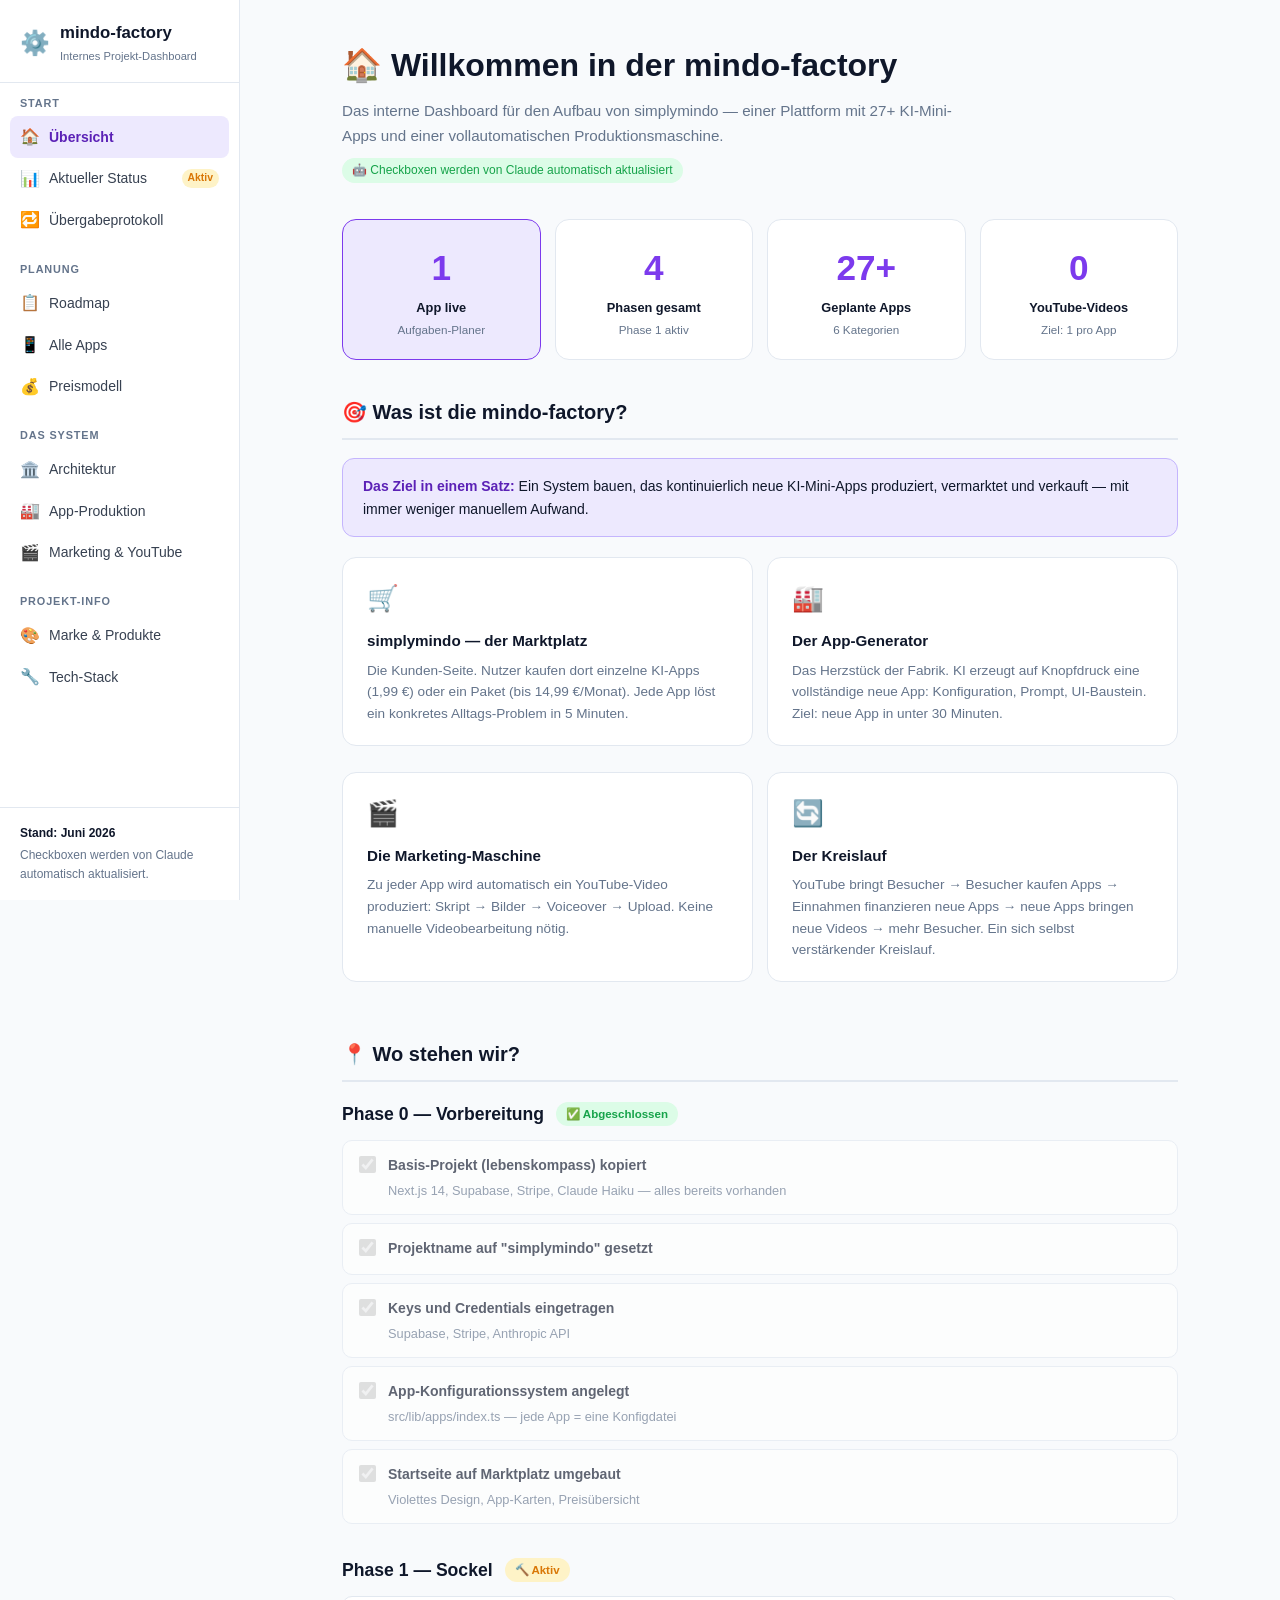
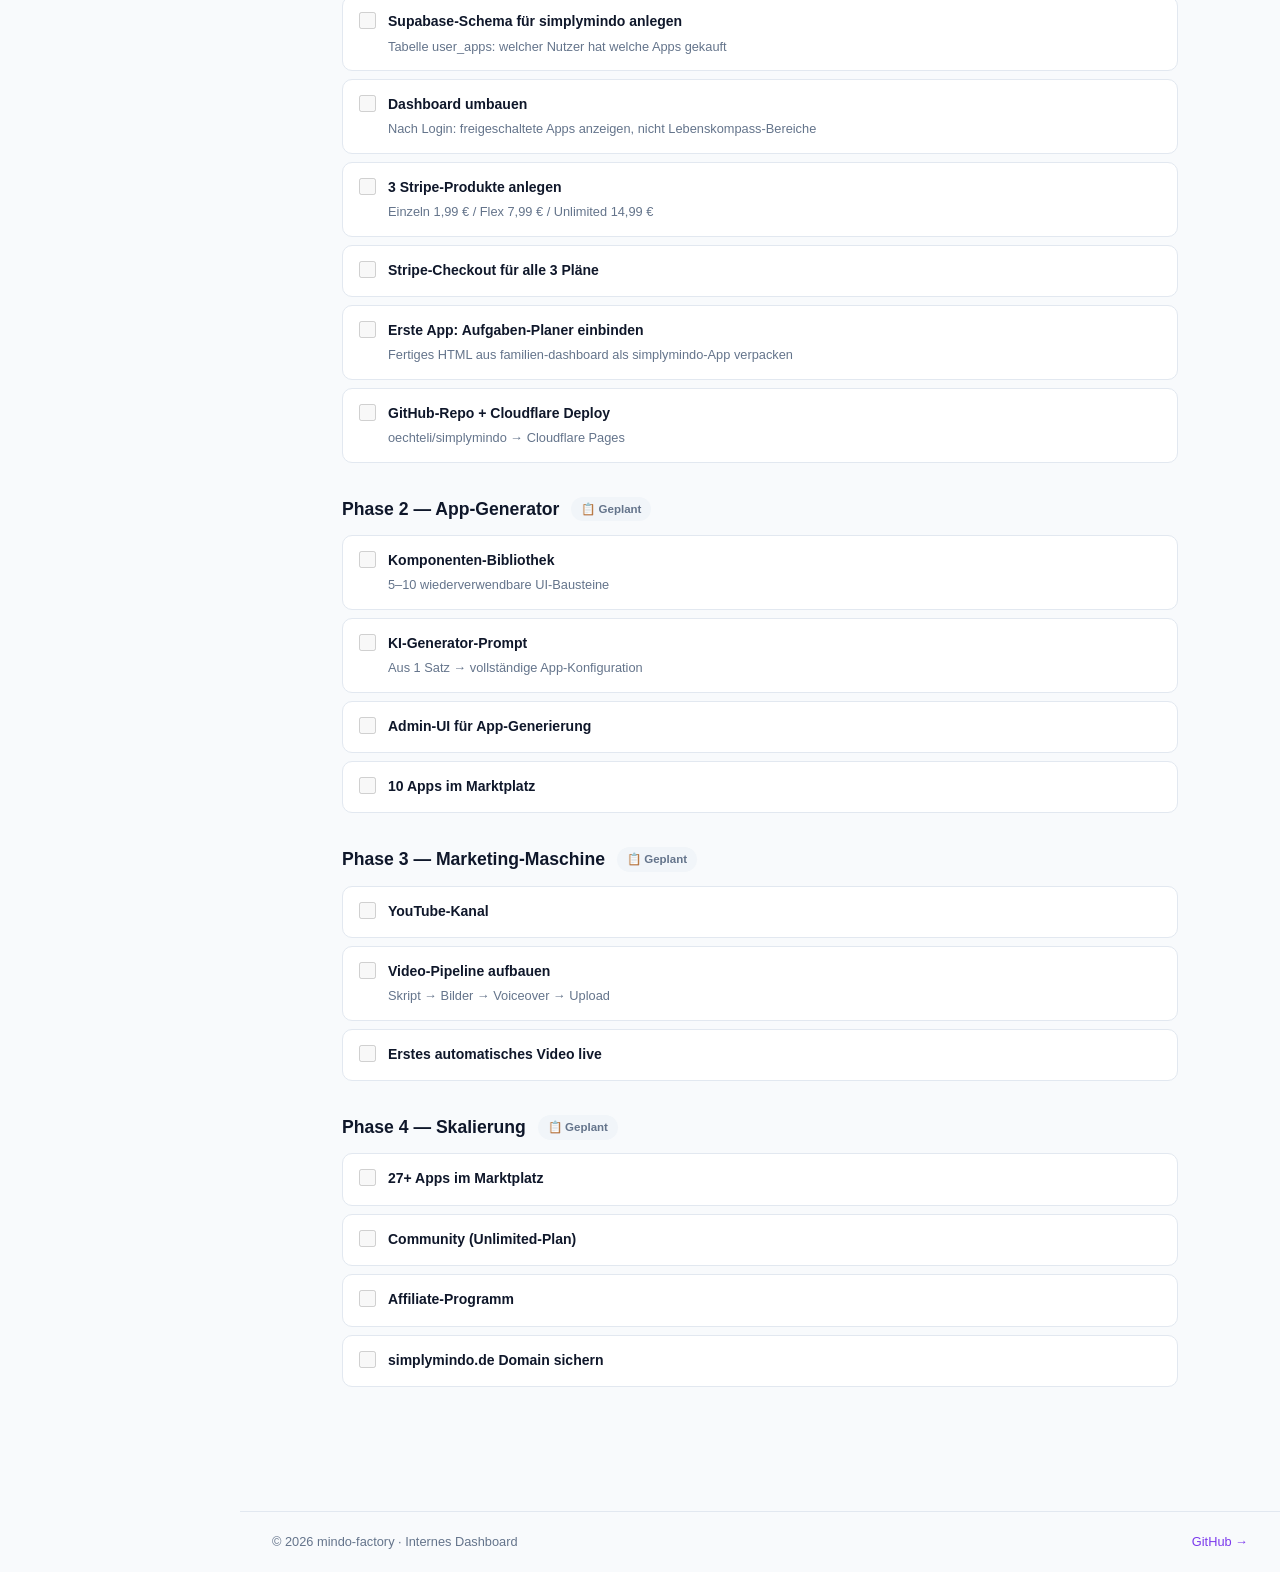
==== commit 4cfb9de0: "Übergabeprotokoll-Seite hinzugefügt - uebergabe.html: neue Seite mit aktuellem Projektstand, Zuständ" ====
--- a/index.html
+++ b/index.html
@@ -23,6 +23,7 @@
       <div class="nav-group-label">Start</div>
       <a href="index.html" class="active"><span class="nav-icon">🏠</span> Übersicht</a>
       <a href="status.html"><span class="nav-icon">📊</span> Aktueller Status <span class="nav-badge wip">Aktiv</span></a>
+      <a href="uebergabe.html"><span class="nav-icon">🔁</span> Übergabeprotokoll</a>
     </div>
     <div class="nav-group">
       <div class="nav-group-label">Planung</div>
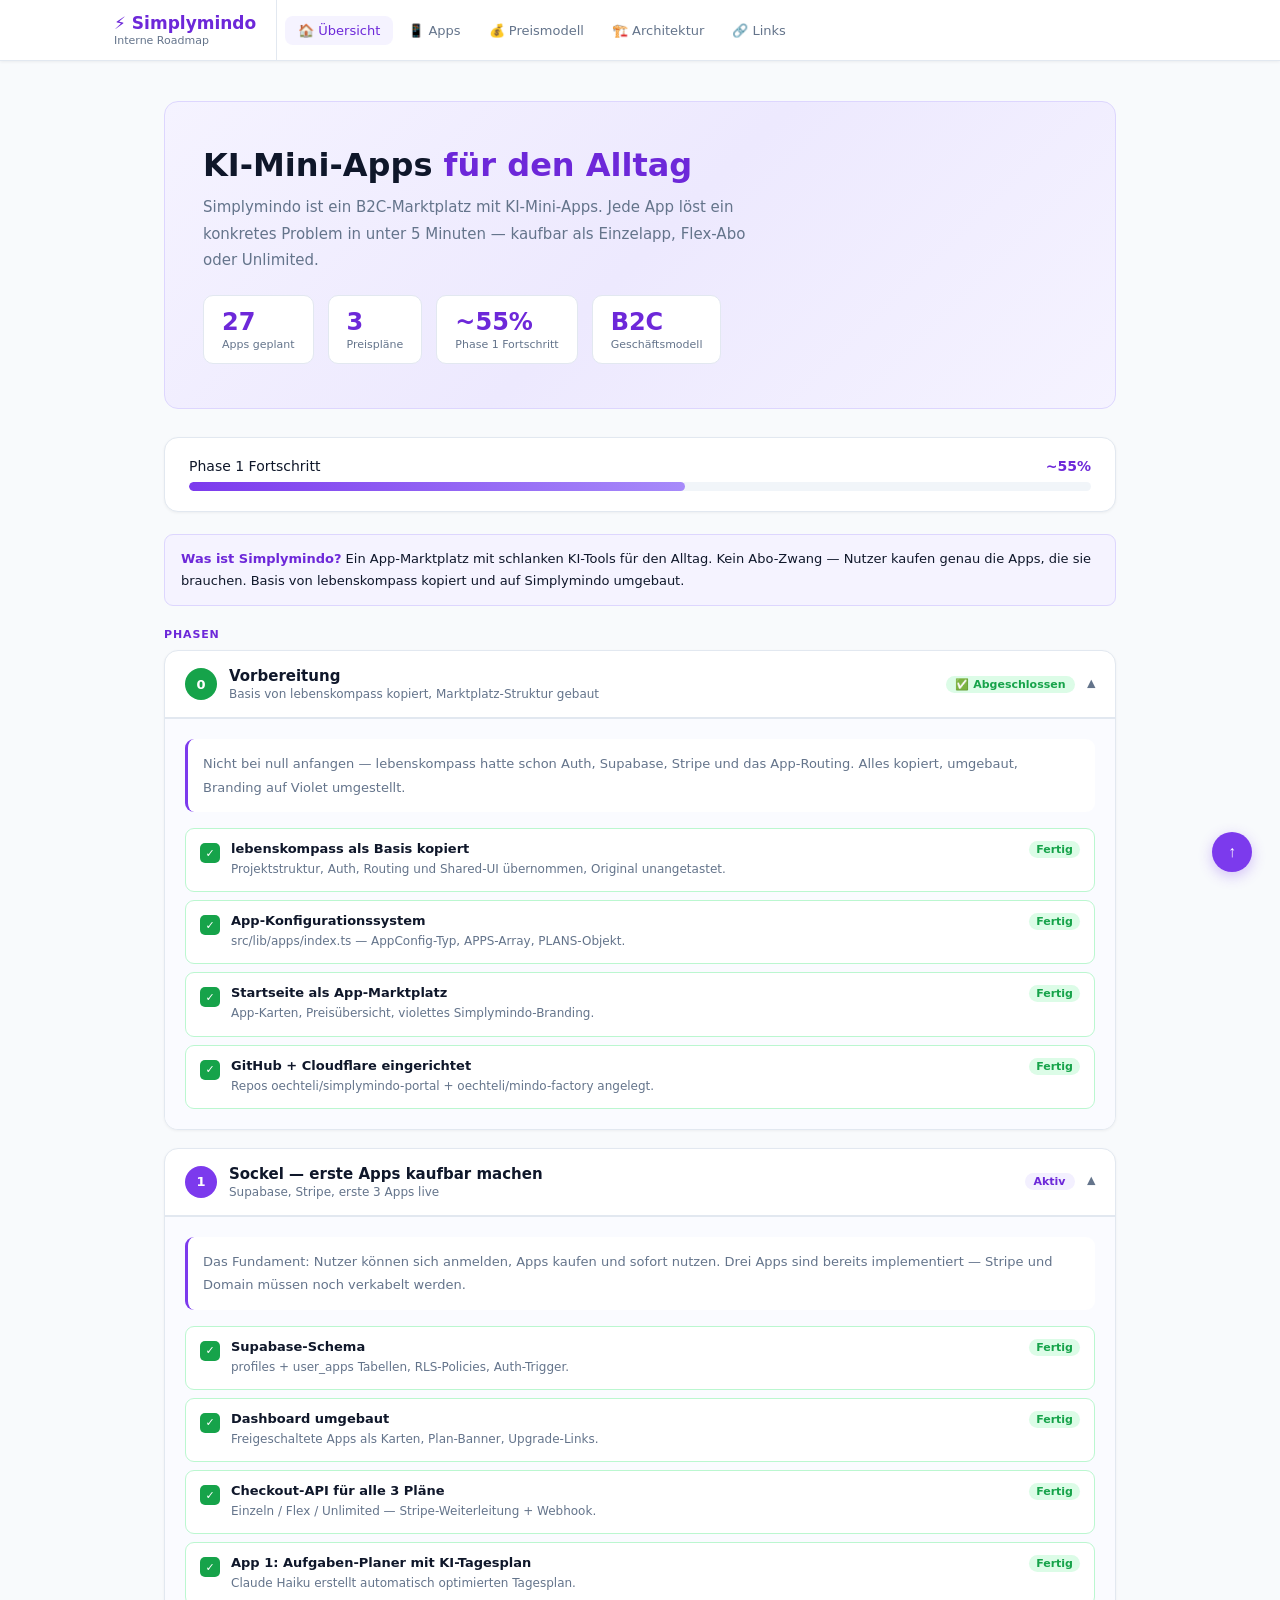
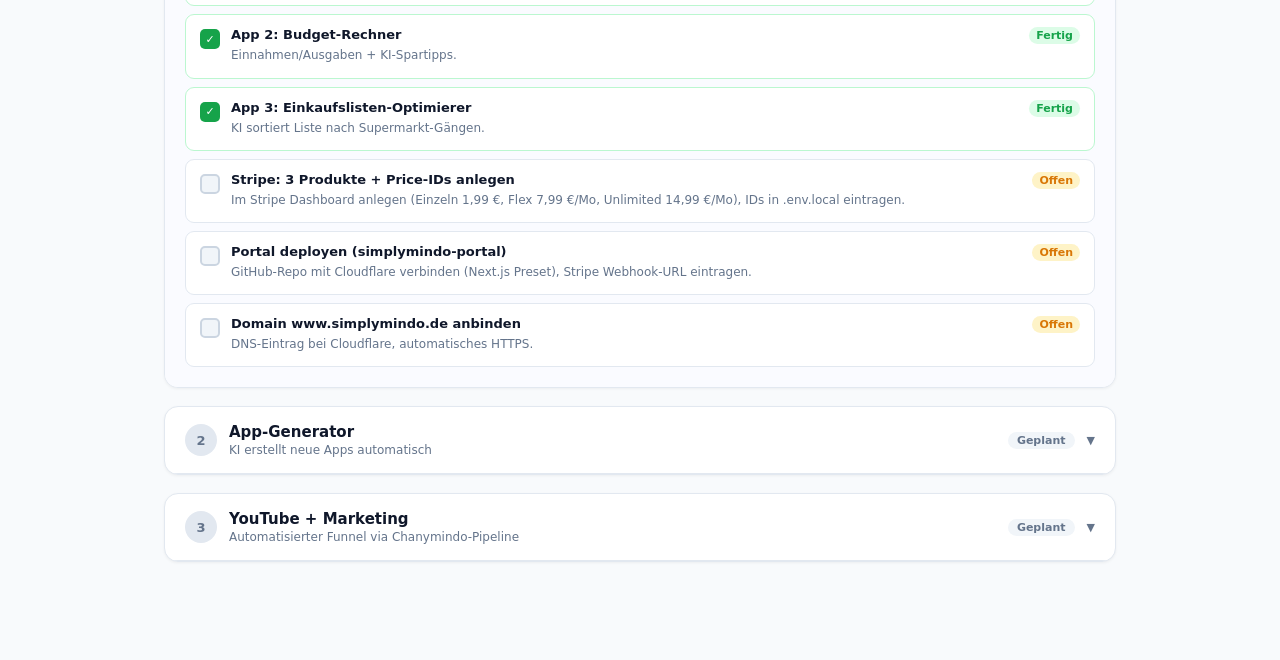
==== commit af61ed9c: "design: weißes Single-Page-Design für Simplymindo-Roadmap" ====
--- a/index.html
+++ b/index.html
@@ -3,192 +3,296 @@
 <head>
 <meta charset="UTF-8">
 <meta name="viewport" content="width=device-width, initial-scale=1.0">
-<title>mindo-factory · Übersicht</title>
-<link rel="stylesheet" href="style.css">
+<title>Simplymindo – Interne Roadmap</title>
+<style>
+  :root { --bg:#f8fafc;--card:#fff;--border:#e2e8f0;--purple:#7c3aed;--purple-d:#6d28d9;--green:#16a34a;--amber:#d97706;--text:#0f172a;--soft:#64748b;--radius:14px; }
+  *{box-sizing:border-box;margin:0;padding:0;}
+  body{background:var(--bg);color:var(--text);font-family:'Segoe UI',system-ui,sans-serif;min-height:100vh;}
+  nav{background:rgba(255,255,255,.97);border-bottom:1px solid var(--border);position:sticky;top:0;z-index:100;box-shadow:0 1px 3px rgba(0,0,0,.06);}
+  .nav-inner{max-width:1100px;margin:0 auto;padding:0 24px;display:flex;align-items:center;gap:0;}
+  .nav-logo{font-weight:800;font-size:17px;color:var(--purple-d);padding:12px 20px 12px 0;border-right:1px solid var(--border);margin-right:8px;line-height:1.3;white-space:nowrap;}
+  .nav-logo span{color:var(--soft);font-weight:400;font-size:11px;display:block;}
+  .nav-links{display:flex;gap:2px;flex-wrap:wrap;padding:8px 0;}
+  .nav-links a{color:var(--soft);text-decoration:none;padding:7px 13px;border-radius:8px;font-size:13px;font-weight:500;transition:all .15s;cursor:pointer;white-space:nowrap;}
+  .nav-links a:hover,.nav-links a.active{background:#f5f3ff;color:var(--purple-d);}
+  .page{display:none;max-width:1000px;margin:0 auto;padding:40px 24px 80px;}
+  .page.active{display:block;}
+  .hero{background:linear-gradient(135deg,#f5f3ff 0%,#ede9fe 50%,#f5f3ff 100%);border-radius:var(--radius);padding:44px 38px;margin-bottom:28px;border:1px solid #ddd6fe;}
+  .hero h1{font-size:32px;font-weight:800;margin-bottom:10px;}.hero h1 span{color:var(--purple-d);}
+  .hero p{color:var(--soft);font-size:15px;line-height:1.75;max-width:580px;}
+  .hero-stats{display:flex;gap:14px;margin-top:22px;flex-wrap:wrap;}
+  .stat{background:#fff;border-radius:10px;padding:12px 18px;border:1px solid var(--border);}
+  .stat-n{font-size:24px;font-weight:800;color:var(--purple-d);}
+  .stat-l{font-size:11px;color:var(--soft);margin-top:2px;}
+  .progress-section{background:var(--card);border-radius:var(--radius);padding:20px 24px;border:1px solid var(--border);margin-bottom:22px;box-shadow:0 1px 3px rgba(0,0,0,.05);}
+  .progress-label{display:flex;justify-content:space-between;margin-bottom:8px;font-size:14px;font-weight:500;}
+  .progress-bar{background:#f1f5f9;border-radius:999px;height:9px;overflow:hidden;}
+  .progress-fill{height:100%;border-radius:999px;background:linear-gradient(90deg,var(--purple),#a78bfa);}
+  .phase-card{background:var(--card);border-radius:var(--radius);border:1px solid var(--border);margin-bottom:18px;box-shadow:0 1px 3px rgba(0,0,0,.05);overflow:hidden;}
+  .phase-head{display:flex;align-items:center;gap:12px;padding:16px 20px;border-bottom:1px solid var(--border);cursor:pointer;user-select:none;}
+  .phase-num{width:32px;height:32px;border-radius:50%;display:grid;place-items:center;font-weight:800;font-size:13px;flex-shrink:0;}
+  .phase-num.done{background:var(--green);color:#fff;}.phase-num.active{background:var(--purple);color:#fff;}.phase-num.plan{background:#e2e8f0;color:var(--soft);}
+  .phase-title{flex:1;}.phase-title h3{font-size:15px;font-weight:700;}.phase-title p{color:var(--soft);font-size:12px;margin-top:2px;}
+  .phase-badge{font-size:11px;font-weight:700;padding:2px 9px;border-radius:999px;}
+  .badge-done{background:#dcfce7;color:var(--green);}.badge-active{background:#f3f0ff;color:var(--purple-d);}.badge-plan{background:#f1f5f9;color:var(--soft);}
+  .phase-arrow{color:var(--soft);transition:transform .2s;font-size:11px;}
+  .phase-card.open .phase-arrow{transform:rotate(180deg);}
+  .phase-body{padding:20px;display:none;background:#fafbff;border-top:1px solid var(--border);}
+  .phase-card.open .phase-body{display:block;}
+  .phase-desc{color:var(--soft);font-size:13px;line-height:1.8;margin-bottom:16px;background:#fff;padding:13px 15px;border-radius:9px;border-left:3px solid var(--purple);}
+  .checklist{display:flex;flex-direction:column;gap:8px;}
+  .check-item{display:flex;align-items:flex-start;gap:11px;padding:12px 14px;background:#fff;border-radius:9px;border:1px solid var(--border);}
+  .check-item.done-item{border-color:#bbf7d0;}
+  .check-box{width:20px;height:20px;border-radius:5px;flex-shrink:0;display:grid;place-items:center;margin-top:2px;}
+  .check-box.checked{background:var(--green);}.check-box.unchecked{background:#f1f5f9;border:2px solid #cbd5e1;}.check-box.inprog{background:var(--purple);}
+  .check-icon{font-size:11px;color:#fff;font-weight:700;}
+  .check-text{flex:1;}.check-text strong{font-size:13px;font-weight:600;display:block;margin-bottom:2px;}.check-text span{font-size:12px;color:var(--soft);line-height:1.6;}
+  .check-tag{font-size:11px;padding:2px 7px;border-radius:999px;margin-left:auto;align-self:flex-start;white-space:nowrap;font-weight:600;}
+  .tag-done{background:#dcfce7;color:var(--green);}.tag-ip{background:#f3f0ff;color:var(--purple-d);}.tag-soon{background:#fef3c7;color:var(--amber);}
+  .page-header{margin-bottom:24px;}.page-header h2{font-size:24px;font-weight:800;margin-bottom:4px;}.page-header p{color:var(--soft);font-size:14px;line-height:1.7;}
+  .info-box{background:#f5f3ff;border:1px solid #ddd6fe;border-radius:9px;padding:13px 16px;margin-bottom:16px;font-size:13px;line-height:1.7;}
+  .info-box strong{color:var(--purple-d);}
+  .section-title{font-size:11px;font-weight:700;text-transform:uppercase;letter-spacing:.08em;color:var(--purple-d);margin:22px 0 9px;}
+  .arch-block{background:var(--card);border-radius:var(--radius);padding:20px;border:1px solid var(--border);margin-bottom:14px;box-shadow:0 1px 3px rgba(0,0,0,.05);}
+  .arch-block h3{font-size:14px;font-weight:700;margin-bottom:5px;}.arch-block p{color:var(--soft);font-size:13px;line-height:1.7;}
+  .arch-cols{display:grid;grid-template-columns:1fr 1fr;gap:12px;margin-top:12px;}
+  @media(max-width:600px){.arch-cols{grid-template-columns:1fr;}}
+  .arch-col{background:#f8fafc;border-radius:9px;padding:13px;border:1px solid var(--border);}
+  .arch-col h4{font-size:11px;font-weight:700;color:var(--purple-d);margin-bottom:7px;text-transform:uppercase;letter-spacing:.05em;}
+  .arch-col ul{list-style:none;display:flex;flex-direction:column;gap:4px;}
+  .arch-col ul li{font-size:12px;color:var(--soft);display:flex;gap:7px;}
+  .arch-col ul li::before{content:'›';color:var(--purple);font-weight:700;flex-shrink:0;}
+  .link-table{background:var(--card);border-radius:var(--radius);border:1px solid var(--border);overflow:hidden;margin-bottom:14px;box-shadow:0 1px 3px rgba(0,0,0,.05);}
+  .link-row{display:flex;align-items:center;gap:10px;padding:12px 16px;border-bottom:1px solid #f1f5f9;}
+  .link-row:last-child{border-bottom:none;}
+  .link-dot{width:7px;height:7px;border-radius:50%;flex-shrink:0;}
+  .link-name{font-size:13px;font-weight:600;min-width:180px;}.link-url{font-family:monospace;font-size:11px;color:var(--purple-d);flex:1;}
+  .link-status{font-size:11px;padding:2px 7px;border-radius:999px;font-weight:600;}
+  .app-grid{display:grid;grid-template-columns:repeat(auto-fill,minmax(180px,1fr));gap:10px;margin-top:12px;}
+  .app-card{background:var(--card);border-radius:10px;padding:14px;border:1px solid var(--border);}
+  .app-card .a-icon{font-size:22px;margin-bottom:6px;}.app-card h4{font-size:13px;font-weight:700;margin-bottom:3px;}
+  .app-card p{font-size:11px;color:var(--soft);line-height:1.5;}
+  .app-cat{font-size:10px;font-weight:700;text-transform:uppercase;letter-spacing:.06em;color:var(--purple-d);margin-top:14px;}
+  .preise-grid{display:grid;grid-template-columns:repeat(3,1fr);gap:14px;margin-top:14px;}
+  @media(max-width:640px){.preise-grid{grid-template-columns:1fr;}}
+  .preis-card{background:var(--card);border-radius:var(--radius);padding:22px;border:1px solid var(--border);text-align:center;}
+  .preis-card.highlight{border-color:#a78bfa;background:#f5f3ff;}
+  .preis-name{font-size:13px;font-weight:700;text-transform:uppercase;letter-spacing:.06em;color:var(--soft);margin-bottom:8px;}
+  .preis-price{font-size:30px;font-weight:800;color:var(--purple-d);margin-bottom:4px;}
+  .preis-price span{font-size:14px;font-weight:500;color:var(--soft);}
+  .preis-desc{font-size:13px;color:var(--soft);margin-bottom:14px;line-height:1.6;}
+  .preis-card ul{list-style:none;text-align:left;display:flex;flex-direction:column;gap:6px;}
+  .preis-card ul li{font-size:12px;color:var(--soft);display:flex;gap:7px;}
+  .preis-card ul li::before{content:'✓';color:var(--green);font-weight:700;flex-shrink:0;}
+  .back-top{position:fixed;bottom:28px;right:28px;background:var(--purple);color:#fff;border:none;border-radius:50%;width:40px;height:40px;cursor:pointer;font-size:16px;display:grid;place-items:center;box-shadow:0 4px 14px rgba(124,58,237,.3);z-index:50;}
+</style>
 </head>
 <body>
-
-<aside class="sidebar">
-  <div class="sidebar-logo">
-    <a href="index.html">
-      <span class="logo-icon">⚙️</span>
-      <div>
-        <div class="logo-text">mindo-factory</div>
-        <div class="logo-sub">Internes Projekt-Dashboard</div>
-      </div>
-    </a>
-  </div>
-  <nav class="sidebar-nav">
-    <div class="nav-group">
-      <div class="nav-group-label">Start</div>
-      <a href="index.html" class="active"><span class="nav-icon">🏠</span> Übersicht</a>
-      <a href="status.html"><span class="nav-icon">📊</span> Aktueller Status <span class="nav-badge wip">Aktiv</span></a>
-      <a href="uebergabe.html"><span class="nav-icon">🔁</span> Übergabeprotokoll</a>
-    </div>
-    <div class="nav-group">
-      <div class="nav-group-label">Planung</div>
-      <a href="roadmap.html"><span class="nav-icon">📋</span> Roadmap</a>
-      <a href="apps.html"><span class="nav-icon">📱</span> Alle Apps</a>
-      <a href="preise.html"><span class="nav-icon">💰</span> Preismodell</a>
-    </div>
-    <div class="nav-group">
-      <div class="nav-group-label">Das System</div>
-      <a href="architektur.html"><span class="nav-icon">🏛️</span> Architektur</a>
-      <a href="produktion.html"><span class="nav-icon">🏭</span> App-Produktion</a>
-      <a href="marketing.html"><span class="nav-icon">🎬</span> Marketing & YouTube</a>
-    </div>
-    <div class="nav-group">
-      <div class="nav-group-label">Projekt-Info</div>
-      <a href="marke.html"><span class="nav-icon">🎨</span> Marke & Produkte</a>
-      <a href="techstack.html"><span class="nav-icon">🔧</span> Tech-Stack</a>
-    </div>
-  </nav>
-  <div class="sidebar-footer">
-    <strong>Stand: Juni 2026</strong>
-    Checkboxen werden von Claude automatisch aktualisiert.
-  </div>
-</aside>
-
-<div class="page-wrap">
-<div class="page-content">
-
-  <div class="page-header">
-    <h1>🏠 Willkommen in der mindo-factory</h1>
-    <p>Das interne Dashboard für den Aufbau von simplymindo — einer Plattform mit 27+ KI-Mini-Apps und einer vollautomatischen Produktionsmaschine.</p>
-    <span class="updated">🤖 Checkboxen werden von Claude automatisch aktualisiert</span>
-  </div>
-
-  <!-- Stats -->
-  <div class="stat-grid">
-    <div class="stat-card highlight">
-      <div class="stat-num">1</div>
-      <div class="stat-label">App live</div>
-      <div class="stat-sub">Aufgaben-Planer</div>
-    </div>
-    <div class="stat-card">
-      <div class="stat-num">4</div>
-      <div class="stat-label">Phasen gesamt</div>
-      <div class="stat-sub">Phase 1 aktiv</div>
-    </div>
-    <div class="stat-card">
-      <div class="stat-num">27+</div>
-      <div class="stat-label">Geplante Apps</div>
-      <div class="stat-sub">6 Kategorien</div>
-    </div>
-    <div class="stat-card">
-      <div class="stat-num">0</div>
-      <div class="stat-label">YouTube-Videos</div>
-      <div class="stat-sub">Ziel: 1 pro App</div>
-    </div>
-  </div>
-
-  <!-- Was ist das? -->
-  <div class="section">
-    <h2>🎯 Was ist die mindo-factory?</h2>
-    <div class="info-box">
-      <strong>Das Ziel in einem Satz:</strong> Ein System bauen, das kontinuierlich neue KI-Mini-Apps produziert, vermarktet und verkauft — mit immer weniger manuellem Aufwand.
-    </div>
-    <div class="card-grid">
-      <div class="card">
-        <div class="card-icon">🛒</div>
-        <h3>simplymindo — der Marktplatz</h3>
-        <p>Die Kunden-Seite. Nutzer kaufen dort einzelne KI-Apps (1,99 €) oder ein Paket (bis 14,99 €/Monat). Jede App löst ein konkretes Alltags-Problem in 5 Minuten.</p>
-      </div>
-      <div class="card">
-        <div class="card-icon">🏭</div>
-        <h3>Der App-Generator</h3>
-        <p>Das Herzstück der Fabrik. KI erzeugt auf Knopfdruck eine vollständige neue App: Konfiguration, Prompt, UI-Baustein. Ziel: neue App in unter 30 Minuten.</p>
-      </div>
-      <div class="card">
-        <div class="card-icon">🎬</div>
-        <h3>Die Marketing-Maschine</h3>
-        <p>Zu jeder App wird automatisch ein YouTube-Video produziert: Skript → Bilder → Voiceover → Upload. Keine manuelle Videobearbeitung nötig.</p>
-      </div>
-      <div class="card">
-        <div class="card-icon">🔄</div>
-        <h3>Der Kreislauf</h3>
-        <p>YouTube bringt Besucher → Besucher kaufen Apps → Einnahmen finanzieren neue Apps → neue Apps bringen neue Videos → mehr Besucher. Ein sich selbst verstärkender Kreislauf.</p>
-      </div>
-    </div>
-  </div>
-
-  <!-- Phasen-Überblick -->
-  <div class="section">
-    <h2>📍 Wo stehen wir?</h2>
-
-    <div class="phase">
-      <div class="phase-header">
-        <h2>Phase 0 — Vorbereitung</h2>
-        <span class="phase-tag done">✅ Abgeschlossen</span>
-      </div>
-      <ul class="tasks">
-        <li class="task done"><input type="checkbox" checked disabled><div class="task-body"><strong>Basis-Projekt (lebenskompass) kopiert</strong><span>Next.js 14, Supabase, Stripe, Claude Haiku — alles bereits vorhanden</span></div></li>
-        <li class="task done"><input type="checkbox" checked disabled><div class="task-body"><strong>Projektname auf "simplymindo" gesetzt</strong></div></li>
-        <li class="task done"><input type="checkbox" checked disabled><div class="task-body"><strong>Keys und Credentials eingetragen</strong><span>Supabase, Stripe, Anthropic API</span></div></li>
-        <li class="task done"><input type="checkbox" checked disabled><div class="task-body"><strong>App-Konfigurationssystem angelegt</strong><span>src/lib/apps/index.ts — jede App = eine Konfigdatei</span></div></li>
-        <li class="task done"><input type="checkbox" checked disabled><div class="task-body"><strong>Startseite auf Marktplatz umgebaut</strong><span>Violettes Design, App-Karten, Preisübersicht</span></div></li>
-      </ul>
-    </div>
-
-    <div class="phase">
-      <div class="phase-header">
-        <h2>Phase 1 — Sockel</h2>
-        <span class="phase-tag active">🔨 Aktiv</span>
-      </div>
-      <ul class="tasks">
-        <li class="task"><input type="checkbox" disabled><div class="task-body"><strong>Supabase-Schema für simplymindo anlegen</strong><span>Tabelle user_apps: welcher Nutzer hat welche Apps gekauft</span></div></li>
-        <li class="task"><input type="checkbox" disabled><div class="task-body"><strong>Dashboard umbauen</strong><span>Nach Login: freigeschaltete Apps anzeigen, nicht Lebenskompass-Bereiche</span></div></li>
-        <li class="task"><input type="checkbox" disabled><div class="task-body"><strong>3 Stripe-Produkte anlegen</strong><span>Einzeln 1,99 € / Flex 7,99 € / Unlimited 14,99 €</span></div></li>
-        <li class="task"><input type="checkbox" disabled><div class="task-body"><strong>Stripe-Checkout für alle 3 Pläne</strong></div></li>
-        <li class="task"><input type="checkbox" disabled><div class="task-body"><strong>Erste App: Aufgaben-Planer einbinden</strong><span>Fertiges HTML aus familien-dashboard als simplymindo-App verpacken</span></div></li>
-        <li class="task"><input type="checkbox" disabled><div class="task-body"><strong>GitHub-Repo + Cloudflare Deploy</strong><span>oechteli/simplymindo → Cloudflare Pages</span></div></li>
-      </ul>
-    </div>
-
-    <div class="phase">
-      <div class="phase-header">
-        <h2>Phase 2 — App-Generator</h2>
-        <span class="phase-tag planned">📋 Geplant</span>
-      </div>
-      <ul class="tasks">
-        <li class="task"><input type="checkbox" disabled><div class="task-body"><strong>Komponenten-Bibliothek</strong><span>5–10 wiederverwendbare UI-Bausteine</span></div></li>
-        <li class="task"><input type="checkbox" disabled><div class="task-body"><strong>KI-Generator-Prompt</strong><span>Aus 1 Satz → vollständige App-Konfiguration</span></div></li>
-        <li class="task"><input type="checkbox" disabled><div class="task-body"><strong>Admin-UI für App-Generierung</strong></div></li>
-        <li class="task"><input type="checkbox" disabled><div class="task-body"><strong>10 Apps im Marktplatz</strong></div></li>
-      </ul>
-    </div>
-
-    <div class="phase">
-      <div class="phase-header">
-        <h2>Phase 3 — Marketing-Maschine</h2>
-        <span class="phase-tag planned">📋 Geplant</span>
-      </div>
-      <ul class="tasks">
-        <li class="task"><input type="checkbox" disabled><div class="task-body"><strong>YouTube-Kanal</strong></div></li>
-        <li class="task"><input type="checkbox" disabled><div class="task-body"><strong>Video-Pipeline aufbauen</strong><span>Skript → Bilder → Voiceover → Upload</span></div></li>
-        <li class="task"><input type="checkbox" disabled><div class="task-body"><strong>Erstes automatisches Video live</strong></div></li>
-      </ul>
-    </div>
-
-    <div class="phase">
-      <div class="phase-header">
-        <h2>Phase 4 — Skalierung</h2>
-        <span class="phase-tag planned">📋 Geplant</span>
-      </div>
-      <ul class="tasks">
-        <li class="task"><input type="checkbox" disabled><div class="task-body"><strong>27+ Apps im Marktplatz</strong></div></li>
-        <li class="task"><input type="checkbox" disabled><div class="task-body"><strong>Community (Unlimited-Plan)</strong></div></li>
-        <li class="task"><input type="checkbox" disabled><div class="task-body"><strong>Affiliate-Programm</strong></div></li>
-        <li class="task"><input type="checkbox" disabled><div class="task-body"><strong>simplymindo.de Domain sichern</strong></div></li>
-      </ul>
-    </div>
-  </div>
-
-</div>
-<footer class="page-footer">
-  <span>© 2026 mindo-factory · Internes Dashboard</span>
-  <a href="https://github.com/oechteli/mindo-factory" target="_blank">GitHub →</a>
-</footer>
-</div>
+<nav>
+  <div class="nav-inner">
+    <div class="nav-logo">⚡ Simplymindo<span>Interne Roadmap</span></div>
+    <div class="nav-links">
+      <a onclick="show('uebersicht')" class="active" id="nav-uebersicht">🏠 Übersicht</a>
+      <a onclick="show('apps')" id="nav-apps">📱 Apps</a>
+      <a onclick="show('preise')" id="nav-preise">💰 Preismodell</a>
+      <a onclick="show('architektur')" id="nav-architektur">🏗️ Architektur</a>
+      <a onclick="show('links')" id="nav-links">🔗 Links</a>
+    </div>
+  </div>
+</nav>
+
+<!-- ÜBERSICHT -->
+<div class="page active" id="page-uebersicht">
+  <div class="hero">
+    <h1>KI-Mini-Apps <span>für den Alltag</span></h1>
+    <p>Simplymindo ist ein B2C-Marktplatz mit KI-Mini-Apps. Jede App löst ein konkretes Problem in unter 5 Minuten — kaufbar als Einzelapp, Flex-Abo oder Unlimited.</p>
+    <div class="hero-stats">
+      <div class="stat"><div class="stat-n">27</div><div class="stat-l">Apps geplant</div></div>
+      <div class="stat"><div class="stat-n">3</div><div class="stat-l">Preispläne</div></div>
+      <div class="stat"><div class="stat-n">~55%</div><div class="stat-l">Phase 1 Fortschritt</div></div>
+      <div class="stat"><div class="stat-n">B2C</div><div class="stat-l">Geschäftsmodell</div></div>
+    </div>
+  </div>
+  <div class="progress-section">
+    <div class="progress-label"><span>Phase 1 Fortschritt</span><span style="color:var(--purple-d);font-weight:700">~55%</span></div>
+    <div class="progress-bar"><div class="progress-fill" style="width:55%"></div></div>
+  </div>
+  <div class="info-box"><strong>Was ist Simplymindo?</strong> Ein App-Marktplatz mit schlanken KI-Tools für den Alltag. Kein Abo-Zwang — Nutzer kaufen genau die Apps, die sie brauchen. Basis von lebenskompass kopiert und auf Simplymindo umgebaut.</div>
+
+  <div class="section-title">Phasen</div>
+
+  <div class="phase-card open" onclick="togglePhase(this)">
+    <div class="phase-head">
+      <div class="phase-num done">0</div>
+      <div class="phase-title"><h3>Vorbereitung</h3><p>Basis von lebenskompass kopiert, Marktplatz-Struktur gebaut</p></div>
+      <span class="phase-badge badge-done">✅ Abgeschlossen</span>
+      <span class="phase-arrow">▼</span>
+    </div>
+    <div class="phase-body">
+      <div class="phase-desc">Nicht bei null anfangen — lebenskompass hatte schon Auth, Supabase, Stripe und das App-Routing. Alles kopiert, umgebaut, Branding auf Violet umgestellt.</div>
+      <div class="checklist">
+        <div class="check-item done-item"><div class="check-box checked"><span class="check-icon">✓</span></div><div class="check-text"><strong>lebenskompass als Basis kopiert</strong><span>Projektstruktur, Auth, Routing und Shared-UI übernommen, Original unangetastet.</span></div><span class="check-tag tag-done">Fertig</span></div>
+        <div class="check-item done-item"><div class="check-box checked"><span class="check-icon">✓</span></div><div class="check-text"><strong>App-Konfigurationssystem</strong><span>src/lib/apps/index.ts — AppConfig-Typ, APPS-Array, PLANS-Objekt.</span></div><span class="check-tag tag-done">Fertig</span></div>
+        <div class="check-item done-item"><div class="check-box checked"><span class="check-icon">✓</span></div><div class="check-text"><strong>Startseite als App-Marktplatz</strong><span>App-Karten, Preisübersicht, violettes Simplymindo-Branding.</span></div><span class="check-tag tag-done">Fertig</span></div>
+        <div class="check-item done-item"><div class="check-box checked"><span class="check-icon">✓</span></div><div class="check-text"><strong>GitHub + Cloudflare eingerichtet</strong><span>Repos oechteli/simplymindo-portal + oechteli/mindo-factory angelegt.</span></div><span class="check-tag tag-done">Fertig</span></div>
+      </div>
+    </div>
+  </div>
+
+  <div class="phase-card open" onclick="togglePhase(this)">
+    <div class="phase-head">
+      <div class="phase-num active">1</div>
+      <div class="phase-title"><h3>Sockel — erste Apps kaufbar machen</h3><p>Supabase, Stripe, erste 3 Apps live</p></div>
+      <span class="phase-badge badge-active">Aktiv</span>
+      <span class="phase-arrow">▼</span>
+    </div>
+    <div class="phase-body">
+      <div class="phase-desc">Das Fundament: Nutzer können sich anmelden, Apps kaufen und sofort nutzen. Drei Apps sind bereits implementiert — Stripe und Domain müssen noch verkabelt werden.</div>
+      <div class="checklist">
+        <div class="check-item done-item"><div class="check-box checked"><span class="check-icon">✓</span></div><div class="check-text"><strong>Supabase-Schema</strong><span>profiles + user_apps Tabellen, RLS-Policies, Auth-Trigger.</span></div><span class="check-tag tag-done">Fertig</span></div>
+        <div class="check-item done-item"><div class="check-box checked"><span class="check-icon">✓</span></div><div class="check-text"><strong>Dashboard umgebaut</strong><span>Freigeschaltete Apps als Karten, Plan-Banner, Upgrade-Links.</span></div><span class="check-tag tag-done">Fertig</span></div>
+        <div class="check-item done-item"><div class="check-box checked"><span class="check-icon">✓</span></div><div class="check-text"><strong>Checkout-API für alle 3 Pläne</strong><span>Einzeln / Flex / Unlimited — Stripe-Weiterleitung + Webhook.</span></div><span class="check-tag tag-done">Fertig</span></div>
+        <div class="check-item done-item"><div class="check-box checked"><span class="check-icon">✓</span></div><div class="check-text"><strong>App 1: Aufgaben-Planer mit KI-Tagesplan</strong><span>Claude Haiku erstellt automatisch optimierten Tagesplan.</span></div><span class="check-tag tag-done">Fertig</span></div>
+        <div class="check-item done-item"><div class="check-box checked"><span class="check-icon">✓</span></div><div class="check-text"><strong>App 2: Budget-Rechner</strong><span>Einnahmen/Ausgaben + KI-Spartipps.</span></div><span class="check-tag tag-done">Fertig</span></div>
+        <div class="check-item done-item"><div class="check-box checked"><span class="check-icon">✓</span></div><div class="check-text"><strong>App 3: Einkaufslisten-Optimierer</strong><span>KI sortiert Liste nach Supermarkt-Gängen.</span></div><span class="check-tag tag-done">Fertig</span></div>
+        <div class="check-item"><div class="check-box unchecked"></div><div class="check-text"><strong>Stripe: 3 Produkte + Price-IDs anlegen</strong><span>Im Stripe Dashboard anlegen (Einzeln 1,99 €, Flex 7,99 €/Mo, Unlimited 14,99 €/Mo), IDs in .env.local eintragen.</span></div><span class="check-tag tag-soon">Offen</span></div>
+        <div class="check-item"><div class="check-box unchecked"></div><div class="check-text"><strong>Portal deployen (simplymindo-portal)</strong><span>GitHub-Repo mit Cloudflare verbinden (Next.js Preset), Stripe Webhook-URL eintragen.</span></div><span class="check-tag tag-soon">Offen</span></div>
+        <div class="check-item"><div class="check-box unchecked"></div><div class="check-text"><strong>Domain www.simplymindo.de anbinden</strong><span>DNS-Eintrag bei Cloudflare, automatisches HTTPS.</span></div><span class="check-tag tag-soon">Offen</span></div>
+      </div>
+    </div>
+  </div>
+
+  <div class="phase-card" onclick="togglePhase(this)">
+    <div class="phase-head">
+      <div class="phase-num plan">2</div>
+      <div class="phase-title"><h3>App-Generator</h3><p>KI erstellt neue Apps automatisch</p></div>
+      <span class="phase-badge badge-plan">Geplant</span>
+      <span class="phase-arrow">▼</span>
+    </div>
+    <div class="phase-body">
+      <div class="phase-desc">Statt jede App manuell zu bauen, erstellt ein KI-Agent neue Apps automatisch: Idee eingeben → Code generiert → direkt im Marktplatz verfügbar.</div>
+      <div class="checklist">
+        <div class="check-item"><div class="check-box unchecked"></div><div class="check-text"><strong>App-Generator-Konzept definieren</strong><span>Welche Typen sind automatisch generierbar? Input/Output-Format festlegen.</span></div></div>
+        <div class="check-item"><div class="check-box unchecked"></div><div class="check-text"><strong>KI-Komponenten-Bibliothek</strong><span>Wiederverwendbare UI-Bausteine für schnelle App-Erstellung.</span></div></div>
+        <div class="check-item"><div class="check-box unchecked"></div><div class="check-text"><strong>App-Test-Pipeline</strong><span>Qualitätsprüfung bevor eine App im Marktplatz erscheint.</span></div></div>
+      </div>
+    </div>
+  </div>
+
+  <div class="phase-card" onclick="togglePhase(this)">
+    <div class="phase-head">
+      <div class="phase-num plan">3</div>
+      <div class="phase-title"><h3>YouTube + Marketing</h3><p>Automatisierter Funnel via Chanymindo-Pipeline</p></div>
+      <span class="phase-badge badge-plan">Geplant</span>
+      <span class="phase-arrow">▼</span>
+    </div>
+    <div class="phase-body">
+      <div class="phase-desc">Chanymindo produziert automatisch YouTube-Videos über Simplymindo-Apps — als kostenloser Marketingkanal. Jedes Video demonstriert eine App und leitet zu simplymindo.de.</div>
+      <div class="checklist">
+        <div class="check-item"><div class="check-box unchecked"></div><div class="check-text"><strong>YouTube-Kanal aufbauen</strong><span>Kanaldesign, erste 5 Demo-Videos via Chanymindo-Pipeline.</span></div></div>
+        <div class="check-item"><div class="check-box unchecked"></div><div class="check-text"><strong>Affiliate-Programm</strong><span>Provision für Empfehlungen auf verkaufte Apps.</span></div></div>
+      </div>
+    </div>
+  </div>
+</div>
+
+<!-- APPS -->
+<div class="page" id="page-apps">
+  <div class="page-header"><h2>📱 App-Katalog</h2><p>27 Apps in 6 Kategorien geplant. Aktuell implementiert: 3.</p></div>
+  <div class="info-box"><strong>Aktuell live:</strong> Aufgaben-Planer, Budget-Rechner, Einkaufslisten-Optimierer.</div>
+  <div class="app-cat">✅ Bereits implementiert</div>
+  <div class="app-grid">
+    <div class="app-card"><div class="a-icon">📋</div><h4>Aufgaben-Planer</h4><p>KI erstellt automatisch einen optimierten Tagesplan aus deinen Aufgaben.</p></div>
+    <div class="app-card"><div class="a-icon">💰</div><h4>Budget-Rechner</h4><p>Einnahmen & Ausgaben analysieren, KI gibt Spartipps.</p></div>
+    <div class="app-card"><div class="a-icon">🛒</div><h4>Einkaufslisten-Optimierer</h4><p>KI sortiert die Liste nach Supermarkt-Gängen.</p></div>
+  </div>
+  <div class="app-cat" style="margin-top:20px">📋 Geplant: Produktivität</div>
+  <div class="app-grid">
+    <div class="app-card"><div class="a-icon">🎯</div><h4>Ziele-Planer</h4><p>Jahres- und Monatsziele, KI bricht sie in Wochen-Aufgaben auf.</p></div>
+    <div class="app-card"><div class="a-icon">⏱️</div><h4>Pomodoro+</h4><p>Fokus-Timer mit KI-Pausen-Empfehlungen.</p></div>
+    <div class="app-card"><div class="a-icon">📝</div><h4>Notiz-Sortierer</h4><p>Rohe Gedanken eingeben — KI strukturiert und kategorisiert.</p></div>
+    <div class="app-card"><div class="a-icon">📧</div><h4>E-Mail-Assistent</h4><p>KI formuliert professionelle E-Mails aus Stichpunkten.</p></div>
+  </div>
+  <div class="app-cat" style="margin-top:20px">📋 Geplant: Gesundheit & Ernährung</div>
+  <div class="app-grid">
+    <div class="app-card"><div class="a-icon">🥗</div><h4>Mahlzeiten-Planer</h4><p>Wochenplan mit Rezepten und automatischer Einkaufsliste.</p></div>
+    <div class="app-card"><div class="a-icon">💪</div><h4>Trainings-Planer</h4><p>Wöchentlicher Plan nach Ziel und verfügbarer Zeit.</p></div>
+    <div class="app-card"><div class="a-icon">💊</div><h4>Supplement-Check</h4><p>KI analysiert Supplemente und gibt Optimierungshinweise.</p></div>
+  </div>
+  <div class="app-cat" style="margin-top:20px">📋 Geplant: Finanzen</div>
+  <div class="app-grid">
+    <div class="app-card"><div class="a-icon">📈</div><h4>Sparplan-Rechner</h4><p>Wieviel musst du monatlich sparen, um ein Ziel zu erreichen?</p></div>
+    <div class="app-card"><div class="a-icon">🏠</div><h4>Miet-vs-Kauf-Rechner</h4><p>Break-even-Analyse für Immobilienkauf in deiner Stadt.</p></div>
+    <div class="app-card"><div class="a-icon">🧾</div><h4>Steuer-Optimizer</h4><p>Welche Ausgaben sind steuerlich absetzbar?</p></div>
+  </div>
+</div>
+
+<!-- PREISE -->
+<div class="page" id="page-preise">
+  <div class="page-header"><h2>💰 Preismodell</h2><p>Drei Wege — flexibel nach Bedarf.</p></div>
+  <div class="preise-grid">
+    <div class="preis-card">
+      <div class="preis-name">Einzeln</div>
+      <div class="preis-price">1,99 €<span> einmalig</span></div>
+      <div class="preis-desc">Eine App dauerhaft kaufen. Kein Abo.</div>
+      <ul><li>1 App dauerhaft</li><li>Alle Updates inklusive</li><li>Kein Abo-Zwang</li></ul>
+    </div>
+    <div class="preis-card highlight">
+      <div class="preis-name">Flex</div>
+      <div class="preis-price">7,99 €<span> /Monat</span></div>
+      <div class="preis-desc">5 Apps frei wählbar, monatlich wechselbar.</div>
+      <ul><li>5 Apps gleichzeitig</li><li>Monatlich wechseln</li><li>Alle Kategorien</li><li>Jederzeit kündbar</li></ul>
+    </div>
+    <div class="preis-card">
+      <div class="preis-name">Unlimited</div>
+      <div class="preis-price">14,99 €<span> /Monat</span></div>
+      <div class="preis-desc">Alle Apps + Community.</div>
+      <ul><li>Alle Apps freigeschaltet</li><li>Neue Apps sofort</li><li>Community-Bereich</li><li>Beta-Zugang</li></ul>
+    </div>
+  </div>
+  <div class="section-title">Stripe-Setup (ausstehend)</div>
+  <div class="checklist">
+    <div class="check-item"><div class="check-box unchecked"></div><div class="check-text"><strong>Produkt "Einzeln" anlegen</strong><span>Einmalzahlung 1,99 €, Price-ID → STRIPE_PRICE_ID_EINZELN</span></div></div>
+    <div class="check-item"><div class="check-box unchecked"></div><div class="check-text"><strong>Produkt "Flex" anlegen</strong><span>Abo 7,99 €/Monat, Price-ID → STRIPE_PRICE_ID_FLEX</span></div></div>
+    <div class="check-item"><div class="check-box unchecked"></div><div class="check-text"><strong>Produkt "Unlimited" anlegen</strong><span>Abo 14,99 €/Monat, Price-ID → STRIPE_PRICE_ID_UNLIMITED</span></div></div>
+    <div class="check-item"><div class="check-box unchecked"></div><div class="check-text"><strong>Webhook konfigurieren</strong><span>checkout.session.completed → simplymindo.de/api/webhooks/stripe</span></div></div>
+  </div>
+</div>
+
+<!-- ARCHITEKTUR -->
+<div class="page" id="page-architektur">
+  <div class="page-header"><h2>🏗️ Architektur</h2></div>
+  <div class="arch-block"><h3>🌐 Frontend: simplymindo.de</h3><p>Next.js 14 (App Router), Tailwind CSS. Cloudflare Pages (simplymindo-portal). GitHub: oechteli/simplymindo-portal.</p></div>
+  <div class="arch-block"><h3>🗄️ Datenbank: Supabase</h3><p>PostgreSQL via Supabase. Tabellen: profiles, user_apps. RLS-Policies, Auth-Trigger. Schema-Datei: supabase-schema-simplymindo.sql im Repo.</p></div>
+  <div class="arch-block"><h3>💳 Zahlungen: Stripe</h3><p>3 Produkte (Einzeln / Flex / Unlimited). Checkout-API + Webhook für automatische App-Freischaltung nach Zahlung.</p></div>
+  <div class="arch-block"><h3>🤖 KI: Claude Haiku</h3><p>Anthropic Claude Haiku für alle KI-Funktionen in den Apps. Kostengünstig, schnell, via API angebunden.</p></div>
+  <div class="section-title">Tech-Stack</div>
+  <div class="arch-cols">
+    <div class="arch-col"><h4>Frontend</h4><ul><li>Next.js 14 (App Router)</li><li>TypeScript + Tailwind CSS</li><li>Cloudflare Pages</li></ul></div>
+    <div class="arch-col"><h4>Backend / Services</h4><ul><li>Supabase (Auth + DB)</li><li>Stripe (Payments)</li><li>Claude Haiku (KI)</li></ul></div>
+  </div>
+</div>
+
+<!-- LINKS -->
+<div class="page" id="page-links">
+  <div class="page-header"><h2>🔗 Alle Links</h2></div>
+  <div class="section-title">Webseiten</div>
+  <div class="link-table">
+    <div class="link-row"><div class="link-dot" style="background:var(--green)"></div><div class="link-name">Roadmap (intern)</div><div class="link-url">simplymindo-roadmap.pages.dev</div><span class="link-status badge-done">Live</span></div>
+    <div class="link-row"><div class="link-dot" style="background:#cbd5e1"></div><div class="link-name">Kunden-Portal</div><div class="link-url">simplymindo-portal.pages.dev</div><span class="link-status badge-plan">Noch deployen</span></div>
+    <div class="link-row"><div class="link-dot" style="background:#cbd5e1"></div><div class="link-name">Domain</div><div class="link-url">www.simplymindo.de</div><span class="link-status badge-plan">Noch verbinden</span></div>
+  </div>
+  <div class="section-title">GitHub</div>
+  <div class="link-table">
+    <div class="link-row"><div class="link-dot" style="background:var(--green)"></div><div class="link-name">Portal (Next.js)</div><div class="link-url">github.com/oechteli/simplymindo-portal</div><span class="link-status badge-done">Aktiv</span></div>
+    <div class="link-row"><div class="link-dot" style="background:var(--green)"></div><div class="link-name">Roadmap</div><div class="link-url">github.com/oechteli/mindo-factory</div><span class="link-status badge-done">Aktiv</span></div>
+  </div>
+</div>
+
+<button class="back-top" onclick="window.scrollTo({top:0,behavior:'smooth'})">↑</button>
+<script>
+function show(id){document.querySelectorAll('.page').forEach(p=>p.classList.remove('active'));document.querySelectorAll('.nav-links a').forEach(a=>a.classList.remove('active'));document.getElementById('page-'+id).classList.add('active');const n=document.getElementById('nav-'+id);if(n)n.classList.add('active');window.scrollTo({top:0,behavior:'smooth'});}
+function togglePhase(card){card.classList.toggle('open');}
+</script>
 </body>
 </html>
